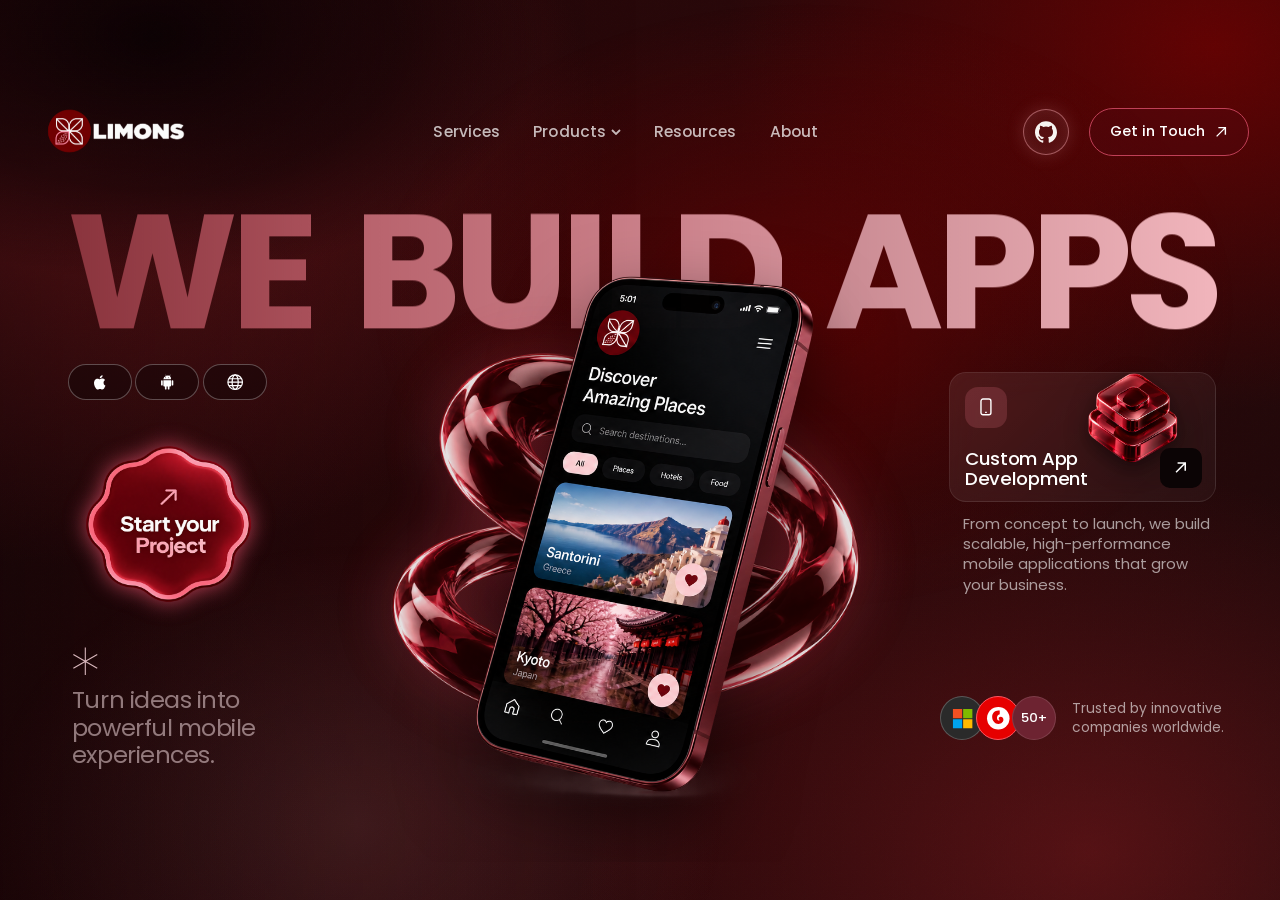
==== index.html @ 06192af2 "feat: revamp services page with pinned process, apps showcase, and unified navigation" ====
<!DOCTYPE html>
<html lang="en">

<head>
  <meta charset="UTF-8">
  <meta name="viewport" content="width=device-width, initial-scale=1">
  <title>Limons | We Build Apps</title>
  <link rel="preconnect" href="https://fonts.googleapis.com">
  <link rel="preconnect" href="https://fonts.gstatic.com" crossorigin>
  <link href="https://fonts.googleapis.com/css2?family=Poppins:wght@400;500;600;700;800&display=swap" rel="stylesheet">
  <style>
    :root {
      --u: min(100vw / 1672, 100vh / 941);
      /* 1 design pixel from the 1672px screenshot */
      --maroon: #680202;
      --red: #9A1E23;
      --pink: #F3A5AD;
      --ink: #1A0A0B;
      --paper: #F7F4F1;
      --ease: cubic-bezier(.16, 1, .3, 1);
    }

    * {
      margin: 0;
      padding: 0;
      box-sizing: border-box
    }

    html,
    body {
      background: #060203;
      color: #fff;
      font-family: 'Poppins', system-ui, sans-serif;
      overflow: clip;
      overflow-x: clip;
      height: 100%;
      width: 100%
    }

    @keyframes auroraA {
      0% {
        transform: translate3d(-4%, -3%, 0) rotate(0deg) scale(1)
      }

      50% {
        transform: translate3d(4%, 3%, 0) rotate(7deg) scale(1.1)
      }

      100% {
        transform: translate3d(-3%, 4%, 0) rotate(-6deg) scale(1.04)
      }
    }

    @keyframes auroraB {
      0% {
        transform: translate3d(3%, 4%, 0) rotate(0deg) scale(1.05)
      }

      100% {
        transform: translate3d(-5%, -3%, 0) rotate(-9deg) scale(1.15)
      }
    }

    .hero {
      position: relative;
      width: 100vw;
      height: 100vh;
      height: 100dvh;
      overflow: clip;
      overflow-x: clip;
      overflow-y: clip;
      display: flex;
      align-items: center;
      justify-content: center;
      background: #1A0A0B
    }

    .hero .shade {
      position: absolute;
      inset: 0;
      pointer-events: none;
      background:
        radial-gradient(ellipse 38% 34% at 12% 4%, rgba(8, 1, 3, .92), rgba(8, 1, 3, .55) 50%, transparent 80%),
        linear-gradient(90deg, rgba(8, 1, 3, .38) 0%, rgba(8, 1, 3, .14) 26%, transparent 50%)
    }

    /* brand gradient: #680202 / #9A1E23 / #F3A5AD on #1A0A0B, drifting slowly */
    .hero::before,
    .hero .aurora2 {
      content: "";
      position: absolute;
      inset: -30%;
      pointer-events: none;
      will-change: transform
    }

    .hero::before {
      background:
        radial-gradient(38% 40% at 22% 30%, rgba(154, 30, 35, .62), transparent 70%),
        radial-gradient(34% 36% at 78% 22%, rgba(104, 2, 2, .9), transparent 70%),
        radial-gradient(36% 38% at 72% 78%, rgba(154, 30, 35, .42), transparent 70%),
        linear-gradient(120deg, #1A0A0B 0%, #2a0709 50%, #1A0A0B 100%);
      animation: auroraA 28s ease-in-out infinite alternate
    }

    .hero .aurora2 {
      background:
        radial-gradient(26% 28% at 36% 76%, rgba(243, 165, 173, .14), transparent 70%),
        radial-gradient(30% 30% at 58% 40%, rgba(104, 2, 2, .7), transparent 70%);
      animation: auroraB 34s ease-in-out infinite alternate
    }

    .hero::after {
      content: "";
      position: absolute;
      inset: 0;
      pointer-events: none;
      opacity: .06;
      mix-blend-mode: overlay;
      background-image: url("data:image/svg+xml,%3Csvg xmlns='http://www.w3.org/2000/svg' width='160' height='160'%3E%3Cfilter id='n'%3E%3CfeTurbulence baseFrequency='.9' numOctaves='2'/%3E%3C/filter%3E%3Crect width='160' height='160' filter='url(%23n)'/%3E%3C/svg%3E")
    }

    .abs {
      position: absolute
    }

    .stage {
      position: relative;
      flex: none;
      width: calc(var(--u)*1672);
      height: calc(var(--u)*941)
    }

    /* ---------- nav ---------- */
    .logo {
      left: calc(var(--u)*64);
      top: calc(var(--u)*6);
      display: flex;
      align-items: center;
      z-index: 100;
      text-decoration: none
    }

    .logo img {
      height: calc(var(--u)*104);
      width: calc(var(--u)*104);
      display: block;
      object-fit: cover;
      object-position: 5% center;
      border-radius: 50%;
      clip-path: circle(46% at 50% 50%)
    }

    .nav {
      top: calc(var(--u)*36);
      left: calc(var(--u)*470);
      width: calc(var(--u)*740);
      display: flex;
      align-items: center;
      justify-content: center;
      gap: calc(var(--u)*36);
      z-index: 90;
      pointer-events: auto;
    }

    .nav-link {
      font-size: calc(var(--u)*19.5);
      color: rgba(255, 255, 255, .72);
      text-decoration: none;
      transition: color .4s ease;
      white-space: nowrap;
      display: inline-flex;
      align-items: center;
      gap: calc(var(--u)*6);
      cursor: pointer;
    }

    .nav-link:hover,
    .nav-link.on {
      color: #fff;
    }

    .drop-arrow {
      width: calc(var(--u)*10);
      height: calc(var(--u)*6);
      transition: transform .5s var(--ease);
    }

    .nav-item-dropdown {
      position: relative;
      display: inline-flex;
      align-items: center;
      padding: calc(var(--u)*8) 0;
    }

    .nav-item-dropdown:hover .drop-arrow {
      transform: rotate(180deg);
    }

    .dropdown-menu {
      position: absolute;
      top: 100%;
      left: 50%;
      transform: translateX(-50%) translateY(12px);
      width: calc(var(--u)*360);
      min-width: 290px;
      background: rgba(12, 4, 7, 0.96);
      backdrop-filter: blur(24px);
      -webkit-backdrop-filter: blur(24px);
      border: 1px solid rgba(255, 83, 97, 0.35);
      border-radius: calc(var(--u)*18);
      padding: calc(var(--u)*10);
      box-shadow: 0 calc(var(--u)*24) calc(var(--u)*60) rgba(0, 0, 0, 0.8), 0 0 calc(var(--u)*30) rgba(255, 83, 97, 0.18);
      opacity: 0;
      visibility: hidden;
      pointer-events: none;
      transition: opacity .45s var(--ease), transform .55s var(--ease), visibility .45s;
      z-index: 120;
    }

    .nav-item-dropdown:hover .dropdown-menu,
    .nav-item-dropdown:focus-within .dropdown-menu {
      opacity: 1;
      visibility: visible;
      pointer-events: auto;
      transform: translateX(-50%) translateY(0);
      transition-delay: 0s;
    }

    .dropdown-menu {
      transition-delay: .12s;
      /* close hone se pehle halka sa wait */
    }

    .dropdown-item {
      display: flex;
      align-items: center;
      gap: calc(var(--u)*12);
      padding: calc(var(--u)*10) calc(var(--u)*14);
      border-radius: calc(var(--u)*12);
      color: rgba(255, 255, 255, 0.82);
      text-decoration: none;
      transition: all .4s var(--ease);
    }

    .dropdown-item:hover {
      background: rgba(255, 83, 97, 0.18);
      color: #fff;
      transform: translateX(calc(var(--u)*4));
    }

    .drop-badge {
      width: calc(var(--u)*32);
      height: calc(var(--u)*32);
      border-radius: calc(var(--u)*9);
      background: rgba(255, 255, 255, 0.08);
      border: 1px solid rgba(255, 255, 255, 0.15);
      display: grid;
      place-items: center;
      color: var(--pink);
      flex-shrink: 0;
    }

    .drop-badge svg {
      width: calc(var(--u)*16);
      height: calc(var(--u)*16);
      stroke: currentColor;
      fill: none;
      stroke-width: 1.8;
      stroke-linecap: round;
      stroke-linejoin: round;
    }

    .drop-badge svg.solid,
    .drop-badge path.solid {
      fill: currentColor;
      stroke: none
    }

    .dropdown-item:hover .drop-badge {
      background: linear-gradient(135deg, #ff5361, #ea2b64);
      color: #fff;
      border-color: transparent;
      box-shadow: 0 0 calc(var(--u)*12) rgba(255, 83, 97, 0.4);
    }

    .drop-text {
      display: flex;
      flex-direction: column;
      text-align: left;
    }

    .drop-title {
      font-size: calc(var(--u)*14);
      font-weight: 600;
      color: #fff;
      line-height: 1.2;
    }

    .drop-desc {
      font-size: calc(var(--u)*11);
      color: rgba(255, 255, 255, 0.52);
      margin-top: calc(var(--u)*2);
      line-height: 1.2;
    }

    .header-right {
      left: calc(var(--u)*1286);
      top: calc(var(--u)*20);
      display: flex;
      align-items: center;
      gap: calc(var(--u)*12);
      z-index: 110
    }

    .cta {
      position: relative;
      width: calc(var(--u)*172);
      height: calc(var(--u)*57);
      border: calc(var(--u)*1.6) solid #c04057;
      border-radius: 99px;
      display: flex;
      align-items: center;
      justify-content: center;
      gap: calc(var(--u)*9);
      font-size: calc(var(--u)*18.5);
      font-weight: 500;
      color: #fff;
      text-decoration: none;
      background: rgba(80, 10, 20, .25);
      transition: background .35s, box-shadow .35s, transform .2s
    }

    .cta:hover {
      background: rgba(192, 64, 87, .35);
      box-shadow: 0 0 calc(var(--u)*30) rgba(192, 64, 87, .45);
      transform: translateY(-1px)
    }

    .cta svg,
    .arr {
      width: calc(var(--u)*15);
      height: calc(var(--u)*15)
    }

    .gh-hover {
      position: relative;
      display: flex;
      align-items: center;
      padding-bottom: calc(var(--u)*6)
    }

    .gh-trigger {
      width: calc(var(--u)*50);
      height: calc(var(--u)*50);
      display: grid;
      place-items: center;
      border-radius: 50%;
      transition: transform .45s var(--ease), filter .45s
    }

    .gh-trigger img {
      width: 100%;
      height: 100%;
      display: block;
      filter: drop-shadow(0 0 calc(var(--u)*10) rgba(243, 165, 173, .5))
    }

    .gh-hover:hover .gh-trigger,
    .gh-hover:focus-within .gh-trigger {
      transform: scale(1.07);
      filter: drop-shadow(0 0 calc(var(--u)*16) rgba(243, 165, 173, .9))
    }

    .gh-modal {
      position: absolute;
      top: calc(100% + 2px);
      right: 0;
      width: calc(var(--u)*318);
      min-width: 280px;
      background: linear-gradient(165deg, rgba(82, 16, 34, .98), rgba(24, 5, 12, .98));
      border: 1px solid rgba(255, 83, 97, .42);
      border-radius: calc(var(--u)*18);
      padding: calc(var(--u)*18);
      box-shadow: 0 calc(var(--u)*22) calc(var(--u)*50) rgba(0, 0, 0, .75), 0 0 calc(var(--u)*28) rgba(255, 83, 97, .2);
      opacity: 0;
      visibility: hidden;
      pointer-events: none;
      transform: translateY(10px);
      transition: opacity .45s var(--ease), transform .55s var(--ease), visibility .45s;
      z-index: 200
    }

    .gh-hover:hover .gh-modal,
    .gh-hover:focus-within .gh-modal {
      opacity: 1;
      visibility: visible;
      pointer-events: auto;
      transform: none
    }

    .gh-modal-mark {
      width: calc(var(--u)*42);
      height: calc(var(--u)*42);
      margin-bottom: calc(var(--u)*12)
    }

    .gh-modal-mark img {
      width: 100%;
      height: 100%;
      display: block
    }

    .gh-modal h4 {
      font-size: calc(var(--u)*20);
      font-weight: 700;
      color: #fff;
      margin: 0 0 calc(var(--u)*8);
      letter-spacing: -.02em
    }

    .gh-modal p {
      font-size: calc(var(--u)*13.5);
      line-height: 1.45;
      color: rgba(255, 255, 255, .62);
      margin: 0 0 calc(var(--u)*14)
    }

    .gh-modal-btn {
      display: inline-flex;
      align-items: center;
      gap: calc(var(--u)*8);
      padding: calc(var(--u)*8) calc(var(--u)*14);
      border-radius: calc(var(--u)*10);
      background: rgba(255, 255, 255, .08);
      border: 1px solid rgba(255, 255, 255, .12);
      color: #fff;
      font-size: calc(var(--u)*13.5);
      font-weight: 600;
      text-decoration: none;
      transition: background .2s, border-color .2s
    }

    .gh-modal-btn:hover {
      background: rgba(255, 83, 97, .22);
      border-color: rgba(255, 83, 97, .45)
    }

    .gh-modal-btn svg {
      width: calc(var(--u)*16);
      height: calc(var(--u)*16);
      fill: currentColor;
      stroke: none
    }

    /* ---------- headline ---------- */
    .headline {
      left: calc(var(--u)*88);
      top: calc(var(--u)*118);
      white-space: nowrap;
      font-weight: 700;
      letter-spacing: -.045em;
      line-height: 1;
      z-index: 2;
      display: flex;
      gap: .26em;
      will-change: transform
    }

    .word {
      display: inline-block;
      overflow: hidden;
      padding: .06em 0 .02em
    }

    .word .in {
      display: inline-block;
      transform: translateY(105%);
      background: linear-gradient(90deg, var(--g1), var(--g2));
      -webkit-background-clip: text;
      background-clip: text;
      color: transparent
    }

    .w1 .in {
      --g1: #8a343d;
      --g2: #a9505a
    }

    .w2 .in {
      --g1: #b8626c;
      --g2: #d48f98
    }

    .w3 .in {
      --g1: #c98a92;
      --g2: #f1b5bc
    }

    /* ---------- ring + phone ---------- */
    .ring {
      left: calc(var(--u)*446);
      top: calc(var(--u)*310);
      width: calc(var(--u)*735);
      z-index: 3;
      opacity: 0
    }

    .ring img {
      width: 100%;
      display: block;
      filter: saturate(.75) brightness(1.08) drop-shadow(0 0 calc(var(--u)*40) rgba(210, 70, 90, .35));
      opacity: .88
    }

    .phone {
      left: calc(var(--u)*598);
      top: calc(var(--u)*216);
      width: calc(var(--u)*474);
      z-index: 4;
      perspective: calc(var(--u)*1600);
      clip-path: inset(102% -25% -8% -25%)
    }

    .phone .float {
      transform-style: preserve-3d;
      will-change: transform
    }

    .phone img {
      width: 100%;
      display: block;
      filter: drop-shadow(0 calc(var(--u)*40) calc(var(--u)*50) rgba(0, 0, 0, .55))
    }

    .glow {
      left: calc(var(--u)*560);
      top: calc(var(--u)*380);
      width: calc(var(--u)*560);
      height: calc(var(--u)*420);
      z-index: 1;
      background: radial-gradient(closest-side, rgba(200, 50, 70, .28), transparent);
      filter: blur(calc(var(--u)*30));
      opacity: 0
    }

    /* ---------- left ---------- */
    .pills {
      left: calc(var(--u)*89);
      top: calc(var(--u)*358);
      display: flex;
      gap: calc(var(--u)*5);
      z-index: 5
    }

    .pill {
      width: calc(var(--u)*83);
      height: calc(var(--u)*47);
      border-radius: 99px;
      border: calc(var(--u)*1.5) solid rgba(255, 255, 255, .28);
      background: rgba(20, 6, 8, .55);
      display: grid;
      place-items: center;
      transition: .3s;
      opacity: 0;
      transform: scale(.6)
    }

    .pill:hover {
      border-color: var(--pink);
      background: rgba(243, 165, 173, .12);
      transform: translateY(-3px) !important
    }

    .pill svg {
      width: calc(var(--u)*24);
      height: calc(var(--u)*24);
      fill: #fff
    }

    .pill svg.st {
      fill: none;
      stroke: #fff;
      stroke-width: 1.6
    }

    .start {
      left: calc(var(--u)*78);
      top: calc(var(--u)*428);
      width: calc(var(--u)*284);
      height: calc(var(--u)*284);
      z-index: 5;
      display: block;
      text-decoration: none;
      color: #fff;
      opacity: 0;
      transform: scale(.3) rotate(-90deg)
    }

    .start .start-shape {
      position: absolute;
      inset: 0;
      width: 100%;
      height: 100%;
      object-fit: contain;
      object-position: center;
      display: block;
      filter: drop-shadow(0 0 calc(var(--u)*14) rgba(255, 90, 120, .7));
      transition: filter .4s, transform .35s var(--ease)
    }

    .start:hover .start-shape {
      filter: drop-shadow(0 0 calc(var(--u)*28) rgba(255, 110, 140, .98));
      transform: scale(1.02)
    }

    .start .t {
      position: absolute;
      inset: 0;
      display: flex;
      flex-direction: column;
      align-items: center;
      justify-content: center;
      font-size: calc(var(--u)*22);
      font-weight: 600;
      line-height: 1.15;
      text-align: center;
      letter-spacing: -.01em
    }

    .start .t .arr {
      width: calc(var(--u)*14);
      height: calc(var(--u)*14);
      margin-bottom: calc(var(--u)*9);
      opacity: .9;
      transition: transform .35s var(--ease)
    }

    .start:hover .arr {
      transform: translate(4px, -4px)
    }

    .star {
      left: calc(var(--u)*92);
      top: calc(var(--u)*726);
      width: calc(var(--u)*40);
      z-index: 5;
      opacity: 0;
      stroke: #d9b8bd;
      fill: none;
      stroke-width: 1.4
    }

    .tag {
      left: calc(var(--u)*94);
      top: calc(var(--u)*780);
      font-size: calc(var(--u)*31);
      line-height: 1.09;
      letter-spacing: -.02em;
      color: rgba(214, 190, 194, .62);
      font-weight: 400;
      z-index: 5
    }

    .tag .l {
      display: block;
      overflow: hidden;
      padding-bottom: .08em
    }

    .tag .l i {
      display: block;
      font-style: normal;
      transform: translateY(110%)
    }

    /* ---------- right ---------- */
    .card {
      left: calc(var(--u)*1240);
      top: calc(var(--u)*368);
      width: calc(var(--u)*349);
      height: calc(var(--u)*171);
      border-radius: calc(var(--u)*22);
      background: linear-gradient(135deg, rgba(255, 255, 255, .08), rgba(255, 255, 255, .035));
      border: 1px solid rgba(255, 255, 255, .09);
      backdrop-filter: blur(14px);
      z-index: 5;
      opacity: 0;
      transform: translateX(80px);
      transition: box-shadow .4s, border-color .4s
    }

    .card:hover {
      border-color: rgba(243, 165, 173, .35);
      box-shadow: 0 0 calc(var(--u)*40) rgba(200, 50, 70, .2)
    }

    .card .ic {
      position: absolute;
      left: calc(var(--u)*19);
      top: calc(var(--u)*19);
      width: calc(var(--u)*55);
      height: calc(var(--u)*53);
      border-radius: calc(var(--u)*17);
      background: rgba(190, 90, 105, .28);
      display: grid;
      place-items: center
    }

    .card .ic svg {
      width: calc(var(--u)*26);
      fill: none;
      stroke: #fff;
      stroke-width: 1.7
    }

    .card h3 {
      position: absolute;
      left: calc(var(--u)*19);
      top: calc(var(--u)*100);
      font-size: calc(var(--u)*24);
      font-weight: 500;
      line-height: 1.08;
      letter-spacing: -.015em
    }

    .card .stack {
      position: absolute;
      left: calc(var(--u)*172);
      top: calc(var(--u)*-8);
      width: calc(var(--u)*132);
      filter: drop-shadow(0 calc(var(--u)*10) calc(var(--u)*14) rgba(0, 0, 0, .5));
      animation: bob 5s ease-in-out infinite
    }

    .card .go {
      position: absolute;
      right: calc(var(--u)*18);
      bottom: calc(var(--u)*18);
      width: calc(var(--u)*54);
      height: calc(var(--u)*52);
      border-radius: calc(var(--u)*13);
      background: #0b0405;
      display: grid;
      place-items: center;
      transition: background .3s
    }

    .card:hover .go {
      background: var(--red)
    }

    .card .go svg {
      width: calc(var(--u)*20);
      fill: none;
      stroke: #fff;
      stroke-width: 2
    }

    .para {
      left: calc(var(--u)*1258);
      top: calc(var(--u)*554);
      width: calc(var(--u)*340);
      font-size: calc(var(--u)*19.5);
      line-height: 1.36;
      color: rgba(255, 255, 255, .6);
      z-index: 5;
      opacity: 0;
      transform: translateY(20px)
    }

    .trust {
      left: calc(var(--u)*1228);
      top: calc(var(--u)*792);
      z-index: 5;
      display: flex;
      align-items: center
    }

    .av {
      width: calc(var(--u)*58);
      height: calc(var(--u)*58);
      border-radius: 50%;
      margin-left: calc(var(--u)*-11);
      border: calc(var(--u)*2) solid rgba(255, 255, 255, .22);
      display: grid;
      place-items: center;
      overflow: hidden;
      font-size: calc(var(--u)*17);
      font-weight: 500;
      opacity: 0;
      transform: scale(0) translateY(20px);
      background: #222
    }

    .av:first-child {
      margin-left: 0
    }

    .av.ms {
      background: #2a2a2a
    }

    .av.vf {
      background: #e60000;
      border-color: #ff5560
    }

    .av.n {
      background: #6d2331;
      border-color: rgba(255, 255, 255, .12)
    }

    .trusttxt {
      margin-left: calc(var(--u)*20);
      width: calc(var(--u)*270);
      font-size: calc(var(--u)*18);
      line-height: 1.38;
      color: rgba(255, 255, 255, .6);
      z-index: 5;
      opacity: 0;
      transform: translateX(20px)
    }

    .fade {
      opacity: 0
    }

    /* ---------- custom scrollbar ---------- */
    html {
      scrollbar-width: thin;
      scrollbar-color: #9A1E23 #0a0304
    }

    ::-webkit-scrollbar {
      width: 10px;
      height: 10px
    }

    ::-webkit-scrollbar-track {
      background: #0a0304
    }

    ::-webkit-scrollbar-thumb {
      background: linear-gradient(#c2244a, #680202);
      border-radius: 99px;
      border: 2px solid #0a0304;
      box-shadow: 0 0 10px #c2244a
    }

    ::-webkit-scrollbar-thumb:hover {
      background: linear-gradient(#ff3d6e, #9A1E23)
    }

    @keyframes bob {
      50% {
        transform: translateY(calc(var(--u)*-8)) rotate(3deg)
      }
    }

    /* ---------- mobile toggle ---------- */
    .mobile-toggle {
      display: none;
      position: fixed;
      top: 20px;
      right: 20px;
      width: 44px;
      height: 44px;
      border-radius: 10px;
      background: rgba(25, 7, 12, 0.88);
      border: 1px solid rgba(255, 83, 97, 0.35);
      flex-direction: column;
      justify-content: center;
      align-items: center;
      gap: 5px;
      cursor: pointer;
      z-index: 200;
    }

    .mobile-toggle span {
      width: 20px;
      height: 2px;
      background: #fff;
      transition: all .3s ease;
    }

    /* ---------- mobile ---------- */
    @media (max-width:820px) {

      html,
      body {
        overflow-y: auto;
        overflow-x: hidden;
        height: auto
      }

      :root {
        --u: calc(100vw/600)
      }

      .hero {
        height: auto;
        min-height: 100vh;
        overflow: visible
      }

      .stage {
        width: calc(var(--u)*600);
        height: calc(var(--u)*1900)
      }

      .mobile-toggle {
        display: flex
      }

      .nav {
        position: fixed;
        inset: 0;
        width: 100vw;
        height: 100vh;
        background: rgba(8, 2, 4, 0.98);
        backdrop-filter: blur(24px);
        -webkit-backdrop-filter: blur(24px);
        flex-direction: column;
        justify-content: center;
        align-items: center;
        gap: 24px;
        z-index: 180;
        opacity: 0;
        pointer-events: none;
        transition: opacity .6s var(--ease);
      }

      .nav.open {
        opacity: 1;
        pointer-events: auto;
      }

      .nav-link {
        font-size: 22px;
        color: rgba(255, 255, 255, 0.85);
      }

      .nav-item-dropdown {
        flex-direction: column;
      }

      .dropdown-menu {
        position: static;
        transform: none;
        opacity: 1;
        visibility: visible;
        pointer-events: auto;
        box-shadow: none;
        border: 1px solid rgba(255, 83, 97, 0.25);
        background: rgba(25, 7, 12, 0.8);
        margin-top: 12px;
        max-width: 320px;
      }

      .logo {
        left: calc(var(--u)*20);
        top: calc(var(--u)*10)
      }

      .logo img {
        height: calc(var(--u)*80)
      }

      .header-right {
        left: auto;
        right: calc(var(--u)*20);
        top: calc(var(--u)*18);
        gap: calc(var(--u)*10)
      }

      .cta {
        display: none
      }

      .gh-modal {
        display: none
      }

      .headline {
        left: calc(var(--u)*30);
        top: calc(var(--u)*130)
      }

      .ring {
        left: calc(var(--u)*-40);
        top: calc(var(--u)*430);
        width: calc(var(--u)*680)
      }

      .phone {
        left: calc(var(--u)*140);
        top: calc(var(--u)*380);
        width: calc(var(--u)*330)
      }

      .glow {
        top: calc(var(--u)*520)
      }

      .pills {
        left: calc(var(--u)*30);
        top: calc(var(--u)*300)
      }

      .pill {
        width: calc(var(--u)*70);
        height: calc(var(--u)*42)
      }

      .start {
        left: calc(var(--u)*30);
        top: calc(var(--u)*890);
        width: calc(var(--u)*215);
        height: calc(var(--u)*210)
      }

      .start .t {
        font-size: calc(var(--u)*17)
      }

      .star {
        left: calc(var(--u)*30);
        top: calc(var(--u)*1110);
        width: calc(var(--u)*34)
      }

      .tag {
        left: calc(var(--u)*30);
        top: calc(var(--u)*1160);
        font-size: calc(var(--u)*34)
      }

      .card {
        left: calc(var(--u)*30);
        top: calc(var(--u)*1330);
        width: calc(var(--u)*540);
        height: calc(var(--u)*200)
      }

      .card h3 {
        font-size: calc(var(--u)*28);
        top: calc(var(--u)*120)
      }

      .card .stack {
        left: calc(var(--u)*290);
        width: calc(var(--u)*130)
      }

      .para {
        left: calc(var(--u)*30);
        top: calc(var(--u)*1560);
        width: calc(var(--u)*540);
        font-size: calc(var(--u)*22)
      }

      .trust {
        left: calc(var(--u)*30);
        top: calc(var(--u)*1720)
      }

      .av {
        width: calc(var(--u)*56);
        height: calc(var(--u)*56)
      }

      .trusttxt {
        font-size: calc(var(--u)*18);
        width: calc(var(--u)*270)
      }
    }

    @media (prefers-reduced-motion:reduce) {
      * {
        animation: none !important;
        transition: none !important
      }
    }

    @media (max-width:820px) {
      .logo img {
        height: calc(var(--u)*80);
        width: calc(var(--u)*80)
      }
    }
  </style>
  <link rel="stylesheet" href="assets/css/site-header.css">
  <link rel="stylesheet" href="assets/css/motion.css">
</head>

<body class="mo-no-body-fade">
  <section class="hero" id="hero">
    <div class="aurora2"></div>
    <div class="shade"></div>
    <div class="stage" id="stage">
      <div class="abs glow" id="glow"></div>

      <a class="abs logo fade" href="index.html"><img src="assets/images/brand/Horizontal Logo.png" alt="Limons"></a>
      <nav class="abs nav fade" id="nav">
        <!-- Services link -->
        <a class="nav-link" href="services.html">Services</a>

        <!-- Products dropdown -->
        <div class="nav-item-dropdown">
          <a class="nav-link" href="product1.html" aria-haspopup="true" aria-expanded="false">
            Products
            <svg class="drop-arrow" viewBox="0 0 10 6" fill="none" stroke="currentColor" stroke-width="1.8">
              <path d="M1 1l4 4 4-4" />
            </svg>
          </a>
          <div class="dropdown-menu">
            <a class="dropdown-item" href="product1.html">
              <span class="drop-badge"><svg viewBox="0 0 24 24">
                  <rect x="2" y="5" width="20" height="13" rx="2" />
                  <path d="M8 21h8M12 18v3" />
                </svg></span>
              <div class="drop-text">
                <span class="drop-title">Social TV</span>
                <span class="drop-desc">Interactive engagement platform</span>
              </div>
            </a>
            <a class="dropdown-item" href="product2.html">
              <span class="drop-badge"><svg viewBox="0 0 24 24">
                  <path d="M4 12a8 8 0 0 1 14-5.3L20 8" />
                  <path d="M20 4v4h-4" />
                  <path d="M20 12a8 8 0 0 1-14 5.3L4 16" />
                  <path d="M4 20v-4h4" />
                </svg></span>
              <div class="drop-text">
                <span class="drop-title">File Sync</span>
                <span class="drop-desc">Real-time mobile file synchronization</span>
              </div>
            </a>
            <a class="dropdown-item" href="product3.html">
              <span class="drop-badge"><svg viewBox="0 0 24 24">
                  <path d="M13 2L4 14h7l-1 8 9-12h-7l1-8z" />
                </svg></span>
              <div class="drop-text">
                <span class="drop-title">On-Demand</span>
                <span class="drop-desc">Real-time matching &amp; dispatch</span>
              </div>
            </a>
            <a class="dropdown-item" href="product4.html">
              <span class="drop-badge"><svg viewBox="0 0 24 24">
                  <rect x="3" y="5" width="18" height="14" rx="2.5" />
                  <path class="solid" d="M10 9.2v5.6l5-2.8-5-2.8z" />
                </svg></span>
              <div class="drop-text">
                <span class="drop-title">Video Player</span>
                <span class="drop-desc">Monetization &amp; streaming SDK</span>
              </div>
            </a>
          </div>
        </div>

        <a class="nav-link" href="product1.html#dashboard">Resources</a>
        <a class="nav-link" href="about.html">About</a>
        <a class="mobile-contact nav-link" href="services.html#contact-form">Get in Touch<svg
            viewBox="0 0 16 16" fill="none" stroke="currentColor" stroke-width="1.8">
            <path d="M3 13L13 3M5 3h8v8" />
          </svg></a>
      </nav>

      <div class="mobile-toggle" id="mobileToggle" aria-label="Toggle navigation">
        <span></span>
        <span></span>
        <span></span>
      </div>

      <div class="abs header-right fade">
        <div class="gh-hover">
          <a class="gh-trigger" href="https://github.com" target="_blank" rel="noopener noreferrer"
            aria-label="Open Source on GitHub">
            <svg viewBox="0 0 24 24" aria-hidden="true">
              <path
                d="M12 .3C5.37.3 0 5.67 0 12.3c0 5.3 3.44 9.8 8.21 11.39.6.11.82-.26.82-.58 0-.28-.01-1.04-.02-2.04-3.34.73-4.04-1.61-4.04-1.61-.55-1.39-1.33-1.76-1.33-1.76-1.09-.74.08-.73.08-.73 1.2.09 1.84 1.24 1.84 1.24 1.07 1.83 2.8 1.3 3.49 1 .11-.78.42-1.3.76-1.6-2.67-.3-5.47-1.33-5.47-5.93 0-1.31.47-2.38 1.24-3.22-.12-.3-.54-1.52.12-3.18 0 0 1.01-.32 3.3 1.23a11.5 11.5 0 0 1 6 0c2.29-1.55 3.3-1.23 3.3-1.23.66 1.66.24 2.88.12 3.18.77.84 1.24 1.91 1.24 3.22 0 4.61-2.81 5.62-5.48 5.92.43.37.81 1.1.81 2.23 0 1.61-.01 2.91-.01 3.31 0 .32.22.7.83.58C20.56 22.1 24 17.6 24 12.3 24 5.67 18.63.3 12 .3z" />
            </svg>
          </a>
          <div class="gh-modal" role="tooltip">
            <h4>Open Source</h4>
            <p>Check out our GitHub profile to explore our development tools, frameworks and open source contributions.
            </p>
            <a class="gh-modal-btn" href="https://github.com" target="_blank" rel="noopener noreferrer">
              <svg viewBox="0 0 24 24" aria-hidden="true">
                <path
                  d="M12 .3C5.37.3 0 5.67 0 12.3c0 5.3 3.44 9.8 8.21 11.39.6.11.82-.26.82-.58 0-.28-.01-1.04-.02-2.04-3.34.73-4.04-1.61-4.04-1.61-.55-1.39-1.33-1.76-1.33-1.76-1.09-.74.08-.73.08-.73 1.2.09 1.84 1.24 1.84 1.24 1.07 1.83 2.8 1.3 3.49 1 .11-.78.42-1.3.76-1.6-2.67-.3-5.47-1.33-5.47-5.93 0-1.31.47-2.38 1.24-3.22-.12-.3-.54-1.52.12-3.18 0 0 1.01-.32 3.3 1.23a11.5 11.5 0 0 1 6 0c2.29-1.55 3.3-1.23 3.3-1.23.66 1.66.24 2.88.12 3.18.77.84 1.24 1.91 1.24 3.22 0 4.61-2.81 5.62-5.48 5.92.43.37.81 1.1.81 2.23 0 1.61-.01 2.91-.01 3.31 0 .32.22.7.83.58C20.56 22.1 24 17.6 24 12.3 24 5.67 18.63.3 12 .3z" />
              </svg>
              View on Github
            </a>
          </div>
        </div>
        <a class="cta" href="services.html#contact-form">Get in Touch
          <svg viewBox="0 0 16 16" fill="none" stroke="#fff" stroke-width="1.6">
            <path d="M3 13L13 3M5 3h8v8" />
          </svg></a>
      </div>

      <h1 class="abs headline" id="headline">
        <span class="word w1"><span class="in">WE</span></span>
        <span class="word w2"><span class="in">BUILD</span></span>
        <span class="word w3"><span class="in">APPS</span></span>
      </h1>

      <div class="abs ring" id="ring"><img src="assets/images/home/ring.png" id="ringImg" alt=""></div>
      <div class="abs phone" id="phone">
        <div class="float" id="float"><img src="assets/images/home/phone.png" alt="Limons travel app on a phone"></div>
      </div>

      <div class="abs pills" id="pills">
        <div class="pill"><svg viewBox="0 0 24 24">
            <path
              d="M16.4 12.6c0-2.3 1.9-3.4 2-3.5-1.1-1.6-2.8-1.8-3.4-1.8-1.4-.1-2.8.9-3.5.9s-1.8-.8-3-.8C6.9 7.4 5.5 8.3 4.7 9.700c-1.700 2.900-.4 7.200 1.200 9.500.8 1.100 1.700 2.400 2.900 2.400 1.200 0 1.600-.8 3-.8s1.800.8 3 .7c1.300 0 2.100-1.100 2.800-2.300.9-1.300 1.300-2.600 1.300-2.700-.1 0-2.500-1-2.500-3.900zM14.200 5.700c.6-.8 1.100-1.800.9-2.900-.9 0-2 .6-2.700 1.400-.6.700-1.100 1.800-1 2.800 1 .1 2.100-.5 2.800-1.300z" />
          </svg></div>
        <div class="pill"><svg viewBox="0 0 24 24">
            <path
              d="M7 9.500v7.200c0 .6.400 1 1 1h1v2.800a1.100 1.100 0 002.200 0v-2.800h1.600v2.800a1.100 1.100 0 002.200 0v-2.800h1c.6 0 1-.4 1-1V9.500H7zM5.100 9.500a1.100 1.100 0 00-1.100 1.100v4.800a1.100 1.100 0 002.200 0v-4.800a1.100 1.100 0 00-1.100-1.100zm13.800 0a1.100 1.100 0 00-1.100 1.100v4.800a1.100 1.100 0 002.200 0v-4.800a1.100 1.100 0 00-1.100-1.100zM15.500 3.900l.9-1.500a.2.200 0 00-.4-.2l-.9 1.500a5.500 5.500 0 00-4.200 0L10 2.200a.2.200 0 10-.4.200l.9 1.500A4.700 4.700 0 007 8.300h10a4.700 4.700 0 00-1.500-4.400zM10 6.700a.5.500 0 110-1 .5.500 0 010 1zm4 0a.5.500 0 110-1 .5.500 0 010 1z" />
          </svg></div>
        <div class="pill"><svg class="st" viewBox="0 0 24 24">
            <circle cx="12" cy="12" r="9.500" />
            <ellipse cx="12" cy="12" rx="4" ry="9.500" />
            <path d="M2.500 12h19M4 7.500h16M4 16.500h16" />
          </svg></div>
      </div>

      <!-- Replace the existing #start CTA block with this -->
      <a class="abs start" id="start" href="services.html#contact-form" aria-label="Start your project">
        <img class="start-shape" src="assets/images/home/CTA.png" alt="Start your project">
      </a>

      <svg class="abs star" id="star" viewBox="0 0 40 40">
        <path d="M20 2v36M4.4 11l31.2 18M4.4 29l31.2-18" />
      </svg>
      <p class="abs tag" id="tag"><span class="l"><i>Turn ideas into</i></span><span class="l"><i>powerful
            mobile</i></span><span class="l"><i>experiences.</i></span></p>

      <a class="abs card" id="card" href="services.html"
        style="text-decoration:none;color:inherit;cursor:pointer;">
        <div class="ic"><svg viewBox="0 0 24 24">
            <rect x="6" y="2.5" width="12" height="19" rx="2.5" />
            <path d="M11 18.5h2" />
          </svg></div>
        <img class="stack" alt="" src="assets/images/home/icon.png">
        <h3>Custom App<br>Development</h3>
        <div class="go"><svg viewBox="0 0 20 20">
            <path d="M4 16L16 4M6 4h10v10" />
          </svg></div>
      </a>
      <p class="abs para" id="para">From concept to launch, we build scalable, high-performance mobile applications that
        grow your business.</p>

      <div class="abs trust" id="trust">
        <div class="av ms"><svg viewBox="0 0 24 24" width="55%">
            <path fill="#f25022" d="M2 2h9.5v9.5H2z" />
            <path fill="#7fba00" d="M12.5 2H22v9.5h-9.5z" />
            <path fill="#00a4ef" d="M2 12.5h9.5V22H2z" />
            <path fill="#ffb900" d="M12.5 12.5H22V22h-9.5z" />
          </svg></div>
        <div class="av vf"><svg viewBox="0 0 24 24" width="58%">
            <circle cx="12" cy="12" r="11" fill="#fff" />
            <path fill="#e60000"
              d="M12 4.5c-3.4 0-6 2.7-6 6.2 0 3.6 2.7 6.8 6.1 6.8 2.9 0 4.9-1.9 4.9-4.3 0-1.8-1.2-2.8-2.6-2.8-1.2 0-2 .7-2 1.8 0 .7.4 1.2 1 1.4-.2.4-.6.6-1 .6-1 0-1.7-1.1-1.7-2.7 0-1.6 1-3.1 2.7-3.5V4.5z" />
          </svg></div>
        <div class="av n">50+</div>
        <p class="trusttxt" id="trusttxt">Trusted by innovative companies worldwide.</p>
      </div>
    </div>
  </section>


  <script>
    (() => {
      const $ = s => document.querySelector(s), $$ = s => [...document.querySelectorAll(s)];
      const ease = 'cubic-bezier(.16,1,.3,1)';
      const reduce = matchMedia('(prefers-reduced-motion:reduce)').matches;
      const anim = (el, kf, o = {}) => el.animate(kf, { duration: 1000, easing: ease, fill: 'forwards', ...o });

      /* ---------- pointer state (shared by cursor + parallax) ---------- */
      let px = innerWidth / 2, py = innerHeight / 2, cx = px, cy = py, mx = 0, my = 0, sx = 0, sy = 0;
      addEventListener('pointermove', e => {
        mx = e.clientX / innerWidth - .5; my = e.clientY / innerHeight - .5;
      });

      /* ---------- fit headline to the exact 1502px design width ---------- */
      const h = $('#headline');
      const fit = () => {
        const mob = innerWidth <= 820;
        const u = $('#stage').clientWidth / (mob ? 600 : 1672), target = (mob ? 540 : 1502) * u;
        h.style.fontSize = '100px';
        h.style.fontSize = 100 * target / h.getBoundingClientRect().width + 'px';
      };
      document.fonts.ready.then(() => { fit(); play(); });
      addEventListener('resize', fit);

      /* ---------- entrance sequence ---------- */
      function play() {
        const t = d => ({ delay: d });
        anim($('#glow'), [{ opacity: 0 }, { opacity: 1 }], { duration: 2200, delay: 100 });
        ['.logo', '#nav', '.header-right'].forEach((s, i) =>
          anim($(s), [{ opacity: 0, transform: 'translateY(-24px)' }, { opacity: 1, transform: 'none' }], { duration: 1600, delay: 250 + i * 200 }));
        $$('.word .in').forEach((w, i) =>
          anim(w, [{ transform: 'translateY(105%)' }, { transform: 'translateY(0)' }], { duration: 1300, delay: 300 + i * 160 }));
        anim($('#ring'), [{ opacity: 0, transform: 'scale(.55) rotate(-40deg)' }, { opacity: 1, transform: 'scale(1) rotate(0)' }], { duration: 1800, delay: 500 });
        anim($('#phone'), [{ clipPath: 'inset(102% -25% -8% -25%)' }, { clipPath: 'inset(-8% -25% -8% -25%)' }], { duration: 1700, delay: 900, easing: 'cubic-bezier(.65,0,.15,1)' });
        const floatEntrance = anim($('#float'), [{ transform: 'translateY(140px) scale(.92)' }, { transform: 'translateY(0) scale(1)' }], { duration: 1900, delay: 900 });
        floatEntrance.onfinish = () => floatEntrance.cancel();
        $$('.pill').forEach((p, i) => anim(p, [{ opacity: 0, transform: 'scale(.5)' }, { opacity: 1, transform: 'scale(1)' }], { duration: 800, delay: 1200 + i * 110, easing: 'cubic-bezier(.34,1.56,.64,1)' }));
        anim($('#start'), [{ opacity: 0, transform: 'scale(.3) rotate(-90deg)' }, { opacity: 1, transform: 'scale(1) rotate(0)' }], { duration: 1400, delay: 1400, easing: 'cubic-bezier(.34,1.3,.64,1)' });
        anim($('#star'), [{ opacity: 0, transform: 'rotate(-180deg) scale(.3)' }, { opacity: 1, transform: 'none' }], { duration: 1200, delay: 1900 });
        $$('.tag i').forEach((l, i) => anim(l, [{ transform: 'translateY(110%)' }, { transform: 'none' }], { duration: 1100, delay: 1900 + i * 130 }));
        anim($('#card'), [{ opacity: 0, transform: 'translateX(80px)' }, { opacity: 1, transform: 'none' }], { duration: 1300, delay: 1500 });
        anim($('#para'), [{ opacity: 0, transform: 'translateY(20px)' }, { opacity: 1, transform: 'none' }], { duration: 1100, delay: 1900 });
        $$('.av').forEach((a, i) => anim(a, [{ opacity: 0, transform: 'scale(0) translateY(20px)' }, { opacity: 1, transform: 'none' }], { duration: 700, delay: 2300 + i * 100, easing: 'cubic-bezier(.34,1.56,.64,1)' }));
        anim($('#trusttxt'), [{ opacity: 0, transform: 'translateX(20px)' }, { opacity: 1, transform: 'none' }], { duration: 1000, delay: 2700 });

        if (reduce) return;
        loop();

      }

      /* ---------- idle motion: phone sways in 3D, ring turns, mouse parallax ---------- */
      const ringImg = $('#ringImg'), fl = $('#float'), hl = $('#headline'), gl = $('#glow');
      function loop() {
        const start = performance.now() + 2600;
        (function frame(now) {
          const t = Math.max(0, (now - start) / 1000), k = Math.min(1, t);
          sx += (mx - sx) * .06; sy += (my - sy) * .06;
          const yaw = Math.sin(t * .7) * 14 * k + sx * 16, pitch = Math.cos(t * .5) * 3 * k - sy * 8;
          fl.style.transform = `translateY(${Math.sin(t * .9) * 12 * k}px) rotateY(${yaw}deg) rotateX(${pitch}deg) rotateZ(${Math.sin(t * .6) * 1.5 * k}deg)`;
          hl.style.transform = `translate(${sx * -14}px,${sy * -8}px)`;
          gl.style.transform = `translate(${sx * 30}px,${sy * 20}px)`;
          requestAnimationFrame(frame);
        })(performance.now());
      }
      /* ---------- mobile toggle handler ---------- */
      const mobileToggle = $('#mobileToggle');
      const nav = $('#nav');
      if (mobileToggle && nav) {
        mobileToggle.addEventListener('click', () => {
          nav.classList.toggle('open');
          mobileToggle.classList.toggle('open');
        });
      }
      /* ---------- desktop lock top & trust pulse ---------- */
      if ('scrollRestoration' in history) history.scrollRestoration = 'manual';
      const lockTop = () => {
        if (innerWidth > 820) {
          window.scrollTo(0, 0);
          const h = $('#hero');
          if (h) h.scrollTop = 0;
        }
      };
      lockTop();
      window.addEventListener('load', lockTop);
      document.querySelectorAll('a[href="#trust"], a[href$="#trust"]').forEach(a => {
        a.addEventListener('click', e => {
          if (innerWidth > 820) {
            e.preventDefault();
            history.pushState(null, null, '#trust');
            lockTop();
            const tr = $('#trust');
            if (tr) {
              tr.animate([
                { filter: 'drop-shadow(0 0 20px rgba(255,83,97,0.95))', transform: 'scale(1.05)' },
                { filter: 'none', transform: 'none' }
              ], { duration: 900, easing: 'cubic-bezier(.16,1,.3,1)' });
            }
          }
        });
      });
    })();
  </script>
  <script src="assets/js/motion.js"></script>
</body>

</html>
---- assets/css/site-header.css ----
/* ===== Limons – premium header (loads after the inline styles in index.html) ===== */

/* ---- logo (smaller, clean) ---- */
.logo,
.brand-logo {
  left: clamp(24px, 3vw, 48px) !important;
  top: 15px !important;
  display: flex !important;
  align-items: center !important;
}
.logo img,
.brand-logo img {
  width: 172px !important;
  height: 52px !important;
  max-width: calc(100vw - 110px) !important;
  object-fit: contain !important;
  object-position: left center !important;
  border-radius: 0 !important;
  clip-path: none !important;
}

/* ---- nav: every item gets its own breathing room ---- */
.nav,
.nav-menu {
  left: clamp(250px, 22vw, 400px) !important;
  right: clamp(310px, 24vw, 380px) !important;
  top: 14px !important;
  width: auto !important;
  height: 56px !important;
  justify-content: center !important;
  align-items: center !important;
  gap: clamp(2px, .5vw, 10px) !important;
}
.nav-link {
  font-size: 15.5px !important;
  font-weight: 500 !important;
  letter-spacing: .005em;
  padding: 10px clamp(10px, 1.05vw, 17px) !important;
  border-radius: 999px;
  transition: color .25s ease, background .3s ease !important;
}
.nav-link:hover,
.nav-link.on { background: rgba(243, 165, 173, .09); }
.nav-item-dropdown { padding: 0 !important; height: 56px; }
.drop-arrow { width: 10px !important; height: 6px !important; flex: none; }

/* ---- dropdown: standard, comfortable size ---- */
.dropdown-menu {
  width: 350px !important;
  min-width: 320px !important;
  padding: 10px !important;
  border-radius: 18px !important;
  top: calc(100% - 2px) !important;
}
.dropdown-item {
  gap: 14px !important;
  padding: 12px 14px !important;
  border-radius: 13px !important;
}
.drop-badge {
  width: 40px !important;
  height: 40px !important;
  border-radius: 11px !important;
}
.drop-badge svg { width: 20px !important; height: 20px !important; }
.drop-title { font-size: 15px !important; line-height: 1.25 !important; }
.drop-desc  { font-size: 12.5px !important; margin-top: 3px !important; line-height: 1.3 !important; }

/* ---- right side: github + CTA, with room between them and the nav ---- */
.header-right,
.header-actions {
  left: auto !important;
  right: clamp(20px, 2.4vw, 36px) !important;
  top: 18px !important;
  gap: 20px !important;
  align-items: center !important;
}
.gh-hover { padding-bottom: 0 !important; margin-left: 12px; }

.cta,
.btn-contact {
  width: auto !important;
  min-width: 160px !important;
  height: 48px !important;
  padding: 0 20px !important;
  font-size: 14.5px !important;
  font-weight: 500 !important;
  gap: 9px !important;
  white-space: nowrap;
}
.cta svg { width: 14px !important; height: 14px !important; flex: none !important; }

/* ---- GitHub icon: inline SVG, always visible ---- */
.gh-trigger {
  width: 46px !important;
  height: 46px !important;
  position: relative !important;
  display: grid !important;
  place-items: center !important;
  overflow: hidden !important;
  isolation: isolate;
  border: 1px solid rgba(243, 165, 173, .5) !important;
  border-radius: 50% !important;
  background: rgba(255, 255, 255, .05) !important;
  box-shadow: 0 0 18px rgba(243, 165, 173, .18), inset 0 0 12px rgba(243, 165, 173, .08) !important;
  transition: transform .35s cubic-bezier(.16, 1, .3, 1), box-shadow .35s, border-color .35s !important;
}
.gh-trigger::before { display: none !important; }
.gh-trigger svg { position: relative; z-index: 1; width: 22px; height: 22px; fill: #F7F4F1; transition: fill .3s; }
.gh-hover:hover .gh-trigger,
.gh-hover:focus-within .gh-trigger {
  transform: scale(1.06) !important;
  border-color: rgba(243, 165, 173, .95) !important;
  box-shadow: 0 0 26px rgba(243, 165, 173, .4) !important;
  filter: none !important;
}

/* ---- GitHub modal (no icon on top) ---- */
.gh-modal {
  top: calc(100% + 14px) !important;
  width: 320px !important;
  padding: 22px !important;
}
.gh-modal::before { content: ""; position: absolute; left: 0; right: 0; top: -16px; height: 16px; } /* hover bridge */
.gh-modal h4 { font-size: 20px !important; margin: 0 0 8px !important; }
.gh-modal p  { font-size: 13.5px !important; margin: 0 0 16px !important; }
.gh-modal-btn { padding: 10px 16px !important; font-size: 13.5px !important; border-radius: 11px !important; }
.gh-modal-btn svg { width: 16px !important; height: 16px !important; }

/* ---- curved bottom -> top hover fill for every button ---- */
.cta, .btn-contact, .gh-modal-btn, .mobile-contact, .gh-trigger {
  position: relative;
  overflow: hidden;
  isolation: isolate;
}
.cta::before, .btn-contact::before, .gh-modal-btn::before, .mobile-contact::before, .gh-trigger::after {
  content: "";
  position: absolute;
  left: -12%; right: -12%; bottom: -2px;
  height: 0;
  z-index: -1;
  background: linear-gradient(0deg, #680202 0%, #9A1E23 100%);
  border-radius: 50% 50% 0 0 / 100% 100% 0 0;
  transition: height .55s cubic-bezier(.16, 1, .3, 1), border-radius .55s cubic-bezier(.16, 1, .3, 1);
  pointer-events: none;
}
.gh-trigger::after { z-index: 0; }
.cta:hover::before, .cta:focus-visible::before,
.btn-contact:hover::before, .btn-contact:focus-visible::before,
.gh-modal-btn:hover::before, .gh-modal-btn:focus-visible::before,
.mobile-contact:hover::before, .mobile-contact:focus-visible::before,
.gh-hover:hover .gh-trigger::after, .gh-trigger:focus-visible::after {
  height: 135%;
  border-radius: 0 0 0 0 / 0 0 0 0;
}
.cta:hover { background: rgba(80, 10, 20, .25) !important; border-color: #e0526d !important; }

.mobile-contact { display: none; }

/* ---- tablet / mobile ---- */
@media (max-width: 1024px) {
  .logo, .brand-logo { left: 16px !important; top: 14px !important; }
  .logo img, .brand-logo img { width: 150px !important; height: 46px !important; }

  .nav:not(.open), .nav-menu:not(.open) { display: none !important; }
  .nav.open, .nav-menu.open {
    position: fixed !important;
    inset: 0 !important;
    display: flex !important;
    width: 100vw !important;
    height: 100vh !important;
    height: 100dvh !important;
    max-height: none !important;
    flex-direction: column !important;
    align-items: center !important;
    justify-content: center !important;
    gap: 14px !important;
    padding: 84px 24px 32px !important;
    overflow-y: auto !important;
    background: rgba(8, 2, 4, .98) !important;
    z-index: 1000 !important;
    opacity: 1 !important;
    pointer-events: auto !important;
  }
  .nav.open .nav-link, .nav-menu.open .nav-link { font-size: 21px !important; padding: 10px 18px !important; }
  .nav-item-dropdown { height: auto !important; flex-direction: column; }
  .dropdown-menu {
    position: static !important;
    transform: none !important;
    opacity: 1 !important;
    visibility: visible !important;
    pointer-events: auto !important;
    width: min(340px, 86vw) !important;
    min-width: 0 !important;
    margin-top: 10px;
  }

  .header-right, .header-actions { left: auto !important; right: 16px !important; top: 12px !important; }
  .header-right .gh-hover, .header-actions .gh-hover { display: none !important; }
  .cta, .btn-contact { display: none !important; }

  .mobile-toggle {
    position: fixed !important;
    top: 14px !important;
    right: 14px !important;
    display: flex !important;
    z-index: 1100 !important;
  }
  .mobile-contact {
    display: inline-flex !important;
    align-items: center !important;
    justify-content: center !important;
    gap: 9px !important;
    min-width: 176px !important;
    min-height: 48px !important;
    padding: 0 20px !important;
    border: 1px solid rgba(255, 83, 97, .7) !important;
    border-radius: 999px !important;
    background: rgba(80, 10, 20, .55) !important;
    color: #fff !important;
    font-size: 15px !important;
    text-decoration: none !important;
  }
  .mobile-contact svg { width: 14px; height: 14px; flex: none; }
}
---- assets/css/motion.css ----
/* =================================================================
   LIMONS — GLOBAL MOTION DESIGN SYSTEM
   Premium, cohesive animation language for the entire website.
   ================================================================= */

/* ---------- DESIGN TOKENS ---------- */
:root {
  /* Timing */
  --mo-fast: 180ms;
  --mo-mid: 320ms;
  --mo-slow: 600ms;
  --mo-reveal: 800ms;
  --mo-hero: 1100ms;

  /* Easing */
  --mo-ease-out: cubic-bezier(.16, 1, .3, 1);
  --mo-ease-smooth: cubic-bezier(.4, 0, .2, 1);
  --mo-ease-spring: cubic-bezier(.34, 1.56, .64, 1);
  --mo-ease-entrance: cubic-bezier(.22, .61, .36, 1);

  /* Distances */
  --mo-lift-sm: -4px;
  --mo-lift-md: -6px;
  --mo-slide-up: 32px;
  --mo-slide-up-sm: 18px;
}

/* =================================================================
   1. PAGE LOAD — smooth body entrance
   ================================================================= */
body:not(.mo-no-body-fade) {
  opacity: 0;
  animation: moBodyIn .7s var(--mo-ease-entrance) .05s forwards;
}
@keyframes moBodyIn {
  to { opacity: 1; }
}

/* =================================================================
   2. SCROLL PROGRESS BAR
   ================================================================= */
.mo-progress {
  position: fixed;
  top: 0;
  left: 0;
  height: 2px;
  width: 0%;
  background: linear-gradient(90deg, #ff5361, #ea2b64, #f6a2aa);
  z-index: 9999;
  pointer-events: none;
  transition: width 60ms linear;
  box-shadow: 0 0 8px rgba(255, 83, 97, .45);
}

/* =================================================================
   3. SCROLL REVEAL SYSTEM
   One consistent vocabulary: .mo-reveal + optional modifiers
   ================================================================= */

/* Base: fade + translate up */
.mo-reveal {
  opacity: 0;
  transform: translateY(var(--mo-slide-up));
  transition:
    opacity var(--mo-reveal) var(--mo-ease-entrance),
    transform var(--mo-reveal) var(--mo-ease-entrance);
  will-change: opacity, transform;
}
.mo-reveal.in {
  opacity: 1;
  transform: translateY(0) scale(1);
}

/* Variant: fade only */
.mo-fade {
  opacity: 0;
  transition: opacity var(--mo-reveal) var(--mo-ease-entrance);
}
.mo-fade.in { opacity: 1; }

/* Variant: scale in */
.mo-scale {
  opacity: 0;
  transform: scale(.96);
  transition:
    opacity var(--mo-reveal) var(--mo-ease-entrance),
    transform var(--mo-reveal) var(--mo-ease-entrance);
}
.mo-scale.in { opacity: 1; transform: scale(1); }

/* Variant: slide from left */
.mo-from-left {
  opacity: 0;
  transform: translateX(-40px);
  transition:
    opacity var(--mo-reveal) var(--mo-ease-entrance),
    transform var(--mo-reveal) var(--mo-ease-entrance);
}
.mo-from-left.in { opacity: 1; transform: translateX(0); }

/* Variant: slide from right */
.mo-from-right {
  opacity: 0;
  transform: translateX(40px);
  transition:
    opacity var(--mo-reveal) var(--mo-ease-entrance),
    transform var(--mo-reveal) var(--mo-ease-entrance);
}
.mo-from-right.in { opacity: 1; transform: translateX(0); }

/* Stagger delays — applied to children */
.mo-s1 { transition-delay: 0ms !important; }
.mo-s2 { transition-delay: 80ms !important; }
.mo-s3 { transition-delay: 160ms !important; }
.mo-s4 { transition-delay: 240ms !important; }
.mo-s5 { transition-delay: 320ms !important; }
.mo-s6 { transition-delay: 400ms !important; }
.mo-s7 { transition-delay: 480ms !important; }
.mo-s8 { transition-delay: 560ms !important; }

/* =================================================================
   4. NAVBAR SCROLL BEHAVIOR
   ================================================================= */
.mo-navbar-wrap {
  position: fixed;
  top: 0;
  left: 0;
  right: 0;
  z-index: 500;
  padding: 10px clamp(20px, 3vw, 48px);
  display: flex;
  align-items: center;
  justify-content: space-between;
  transition:
    background var(--mo-mid) var(--mo-ease-smooth),
    box-shadow var(--mo-mid) var(--mo-ease-smooth),
    transform var(--mo-mid) var(--mo-ease-smooth),
    backdrop-filter var(--mo-mid) var(--mo-ease-smooth);
  transform: translateY(0);
  background: transparent;
}
.mo-navbar-wrap.scrolled {
  background: rgba(6, 2, 3, .82);
  backdrop-filter: blur(20px);
  -webkit-backdrop-filter: blur(20px);
  box-shadow: 0 1px 0 rgba(255, 83, 97, .1), 0 8px 32px rgba(0, 0, 0, .4);
}
.mo-navbar-wrap.hidden {
  transform: translateY(-110%);
}

/* =================================================================
   5. BUTTON MICRO-INTERACTIONS
   Premium tactile hover / active states
   ================================================================= */
.mo-btn {
  transition:
    transform var(--mo-fast) var(--mo-ease-out),
    box-shadow var(--mo-mid) var(--mo-ease-out),
    background var(--mo-mid) var(--mo-ease-smooth),
    border-color var(--mo-mid) var(--mo-ease-smooth) !important;
}
.mo-btn:hover {
  transform: translateY(var(--mo-lift-sm)) !important;
}
.mo-btn:active {
  transform: translateY(0) scale(.97) !important;
  transition-duration: 80ms !important;
}

/* =================================================================
   6. CARD HOVER EFFECTS — Premium, modern, intentional
   ================================================================= */
.mo-card {
  transition:
    transform var(--mo-mid) var(--mo-ease-out),
    box-shadow var(--mo-mid) var(--mo-ease-out),
    border-color var(--mo-mid) var(--mo-ease-out);
}
.mo-card:hover {
  transform: translateY(var(--mo-lift-md));
  box-shadow: 0 20px 50px rgba(0, 0, 0, .35), 0 0 30px rgba(255, 83, 97, .08);
}

/* Card with image zoom */
.mo-card-img {
  overflow: hidden;
  border-radius: inherit;
}
.mo-card-img img {
  transition: transform var(--mo-slow) var(--mo-ease-out);
}
.mo-card:hover .mo-card-img img,
.mo-card-img:hover img {
  transform: scale(1.04);
}

/* Card icon animation */
.mo-card:hover .mo-icon-rotate {
  transform: rotate(6deg) scale(1.08);
  transition: transform var(--mo-mid) var(--mo-ease-spring);
}
.mo-icon-rotate {
  transition: transform var(--mo-mid) var(--mo-ease-out);
}

/* =================================================================
   7. LINK UNDERLINE ANIMATION
   ================================================================= */
.mo-underline {
  position: relative;
  display: inline-block;
}
.mo-underline::after {
  content: '';
  position: absolute;
  left: 0;
  bottom: -2px;
  width: 0;
  height: 1.5px;
  background: linear-gradient(90deg, #ff5361, #ea2b64);
  transition: width var(--mo-mid) var(--mo-ease-out);
}
.mo-underline:hover::after {
  width: 100%;
}

/* =================================================================
   8. FLOATING MOCKUP ANIMATION
   Subtle, continuous, elegant float
   ================================================================= */
@keyframes moFloat {
  0%, 100% { transform: translateY(0); }
  50%      { transform: translateY(-12px); }
}
@keyframes moFloatSlow {
  0%, 100% { transform: translateY(0) rotate(0deg); }
  33%      { transform: translateY(-8px) rotate(.4deg); }
  66%      { transform: translateY(-4px) rotate(-.3deg); }
}
.mo-float {
  animation: moFloat 5s var(--mo-ease-smooth) infinite;
}
.mo-float-slow {
  animation: moFloatSlow 7s var(--mo-ease-smooth) infinite;
}
.mo-float-delayed {
  animation: moFloat 5.5s var(--mo-ease-smooth) 1s infinite;
}

/* =================================================================
   9. TEXT SCROLL-REVEAL (grey → white on scroll)
   Words start grey, become white as you scroll through them
   ================================================================= */
.mo-text-reveal {
  color: rgba(255, 255, 255, .2);
  transition: none;
}
.mo-text-reveal .mo-word {
  display: inline;
  color: rgba(255, 255, 255, .2);
  transition: color .35s var(--mo-ease-smooth);
}
.mo-text-reveal .mo-word.lit {
  color: #fff;
}

/* =================================================================
   10. FEATURE NOTE CARDS — Remove numbering, add premium hover
   ================================================================= */
.mo-note {
  transition:
    transform var(--mo-mid) var(--mo-ease-out),
    border-color var(--mo-mid) var(--mo-ease-smooth),
    box-shadow var(--mo-mid) var(--mo-ease-smooth);
}
.mo-note:hover {
  transform: translateY(-3px) !important;
  border-color: rgba(255, 83, 97, .35);
  box-shadow: 0 22px 50px rgba(0, 0, 0, .35), 0 0 28px rgba(255, 83, 97, .15);
}

/* =================================================================
   11. IMAGE REVEAL — subtle mask/fade
   ================================================================= */
.mo-img-reveal {
  opacity: 0;
  transform: scale(.97);
  transition:
    opacity var(--mo-hero) var(--mo-ease-entrance),
    transform var(--mo-hero) var(--mo-ease-entrance);
}
.mo-img-reveal.in {
  opacity: 1;
  transform: scale(1);
}

/* =================================================================
   12. PAGE TRANSITION OVERLAY
   ================================================================= */
.mo-page-transition {
  position: fixed;
  inset: 0;
  background: #060203;
  z-index: 99999;
  pointer-events: none;
  opacity: 0;
  transition: opacity .3s var(--mo-ease-smooth);
}
.mo-page-transition.active {
  opacity: 1;
  pointer-events: all;
}

/* =================================================================
   13. SECTION DIVIDER — Subtle gradient transitions between sections
   ================================================================= */
.mo-section-glow {
  position: relative;
}
.mo-section-glow::after {
  content: '';
  position: absolute;
  bottom: -1px;
  left: 10%;
  right: 10%;
  height: 1px;
  background: linear-gradient(90deg, transparent, rgba(255, 83, 97, .15), transparent);
  pointer-events: none;
}

/* =================================================================
   14. FORM INPUT INTERACTIONS
   ================================================================= */
.mo-input {
  transition:
    border-color var(--mo-fast) var(--mo-ease-smooth),
    box-shadow var(--mo-mid) var(--mo-ease-smooth),
    background var(--mo-fast) var(--mo-ease-smooth) !important;
}
.mo-input:focus {
  border-color: #ff5361 !important;
  box-shadow: 0 0 0 3px rgba(255, 83, 97, .12), 0 0 20px rgba(255, 83, 97, .2) !important;
}

/* =================================================================
   15. FOOTER STAGGER REVEAL
   ================================================================= */
.mo-footer-col {
  opacity: 0;
  transform: translateY(20px);
  transition:
    opacity var(--mo-reveal) var(--mo-ease-entrance),
    transform var(--mo-reveal) var(--mo-ease-entrance);
}
.mo-footer-col.in {
  opacity: 1;
  transform: none;
}

/* =================================================================
   16. EU BADGE & BRAND STRIP — subtle entrance
   ================================================================= */
.mo-badge {
  opacity: 0;
  transform: translateY(16px) scale(.98);
  transition:
    opacity var(--mo-slow) var(--mo-ease-entrance),
    transform var(--mo-slow) var(--mo-ease-entrance);
}
.mo-badge.in {
  opacity: 1;
  transform: none;
}

/* Brand logos stagger */
.mo-brand-logo {
  opacity: 0;
  transform: translateY(12px);
  transition:
    opacity var(--mo-slow) var(--mo-ease-entrance),
    transform var(--mo-slow) var(--mo-ease-entrance);
}
.mo-brand-logo.in {
  opacity: 1;
  transform: none;
}
.mo-brand-logo:hover {
  filter: brightness(1.2);
  transform: translateY(-2px);
  transition: transform var(--mo-fast) var(--mo-ease-out), filter var(--mo-fast);
}

/* =================================================================
   17. DASHBOARD POINTS — stagger animation
   ================================================================= */
.mo-dash-point {
  opacity: 0;
  transform: translateY(16px);
  transition:
    opacity var(--mo-slow) var(--mo-ease-entrance),
    transform var(--mo-slow) var(--mo-ease-entrance);
}
.mo-dash-point.in {
  opacity: 1;
  transform: none;
}

/* =================================================================
   18. CTA BAND — Special emphasis reveal
   ================================================================= */
.mo-cta-band {
  opacity: 0;
  transform: translateY(40px) scale(.98);
  transition:
    opacity var(--mo-hero) var(--mo-ease-entrance),
    transform var(--mo-hero) var(--mo-ease-entrance);
}
.mo-cta-band.in {
  opacity: 1;
  transform: none;
}

/* =================================================================
   19. ACCESSIBILITY — prefers-reduced-motion
   ================================================================= */
@media (prefers-reduced-motion: reduce) {
  *, *::before, *::after {
    animation-duration: 0.01ms !important;
    animation-iteration-count: 1 !important;
    transition-duration: 0.01ms !important;
    scroll-behavior: auto !important;
  }
  body:not(.mo-no-body-fade) { opacity: 1; animation: none; }
  .mo-reveal, .mo-fade, .mo-scale,
  .mo-from-left, .mo-from-right,
  .mo-footer-col, .mo-badge, .mo-brand-logo,
  .mo-dash-point, .mo-cta-band, .mo-img-reveal {
    opacity: 1;
    transform: none;
  }
  .mo-float, .mo-float-slow, .mo-float-delayed {
    animation: none;
  }
  .mo-text-reveal, .mo-text-reveal .mo-word {
    color: #fff !important;
  }
}

/* =================================================================
   20. RESPONSIVE — reduce motion intensity on mobile
   ================================================================= */
@media (max-width: 820px) {
  :root {
    --mo-slide-up: 20px;
    --mo-slide-up-sm: 12px;
  }
  .mo-float {
    animation: moFloat 6s var(--mo-ease-smooth) infinite;
  }
  @keyframes moFloat {
    0%, 100% { transform: translateY(0); }
    50%      { transform: translateY(-7px); }
  }
}

/* =================================================================
   21. FEATURE FIGURE HOVER (images in feature sections)
   ================================================================= */
.feature-figure {
  transition: transform var(--mo-mid) var(--mo-ease-out);
}
.feature-figure:hover {
  transform: scale(1.008);
}
.feature-figure img {
  transition: filter var(--mo-slow) var(--mo-ease-smooth);
}
.feature-figure:hover img {
  filter: drop-shadow(0 40px 65px rgba(0,0,0,.7));
}

/* =================================================================
   22. MOBILE MENU STAGGER
   ================================================================= */
.nav.open .nav-link,
.nav.open .nav-item-dropdown {
  animation: moMenuItemIn .4s var(--mo-ease-out) both;
}
.nav.open .nav-link:nth-child(1),
.nav.open .nav-item-dropdown:nth-child(1) { animation-delay: .05s; }
.nav.open .nav-link:nth-child(2),
.nav.open .nav-item-dropdown:nth-child(2) { animation-delay: .1s; }
.nav.open .nav-link:nth-child(3),
.nav.open .nav-item-dropdown:nth-child(3) { animation-delay: .15s; }
.nav.open .nav-link:nth-child(4),
.nav.open .nav-item-dropdown:nth-child(4) { animation-delay: .2s; }
.nav.open .nav-link:nth-child(5),
.nav.open .nav-item-dropdown:nth-child(5) { animation-delay: .25s; }
.nav.open .nav-link:nth-child(6),
.nav.open .nav-item-dropdown:nth-child(6) { animation-delay: .3s; }
.nav.open .nav-link:nth-child(7) { animation-delay: .35s; }

@keyframes moMenuItemIn {
  from {
    opacity: 0;
    transform: translateY(16px);
  }
  to {
    opacity: 1;
    transform: none;
  }
}

/* =================================================================
   23. MOBILE TOGGLE X ANIMATION
   ================================================================= */
.mobile-toggle.open span:nth-child(1) {
  transform: rotate(45deg) translate(5px, 5px);
}
.mobile-toggle.open span:nth-child(2) {
  opacity: 0;
  transform: scaleX(0);
}
.mobile-toggle.open span:nth-child(3) {
  transform: rotate(-45deg) translate(5px, -5px);
}

/* =================================================================
   24. DROPDOWN ENHANCED — smoother open
   ================================================================= */
.dropdown-menu {
  transition:
    opacity .25s var(--mo-ease-out),
    transform .3s var(--mo-ease-out),
    visibility .25s !important;
}

/* =================================================================
   25. HERO CONTENT ENTRANCE (product pages)
   ================================================================= */
.mo-hero-logo {
  opacity: 0;
  transform: translateY(24px) scale(.94);
  transition:
    opacity .9s var(--mo-ease-entrance) .15s,
    transform .9s var(--mo-ease-entrance) .15s;
}
.mo-hero-logo.in {
  opacity: 1;
  transform: none;
}

.mo-hero-title {
  opacity: 0;
  transform: translateY(28px);
  transition:
    opacity .9s var(--mo-ease-entrance) .3s,
    transform .9s var(--mo-ease-entrance) .3s;
}
.mo-hero-title.in {
  opacity: 1;
  transform: none;
}

.mo-hero-sub {
  opacity: 0;
  transform: translateY(20px);
  transition:
    opacity .8s var(--mo-ease-entrance) .5s,
    transform .8s var(--mo-ease-entrance) .5s;
}
.mo-hero-sub.in {
  opacity: 1;
  transform: none;
}

.mo-hero-img {
  opacity: 0;
  transform: translateY(36px) scale(.97);
  transition:
    opacity 1.1s var(--mo-ease-entrance) .6s,
    transform 1.1s var(--mo-ease-entrance) .6s;
}
.mo-hero-img.in {
  opacity: 1;
  transform: none;
}
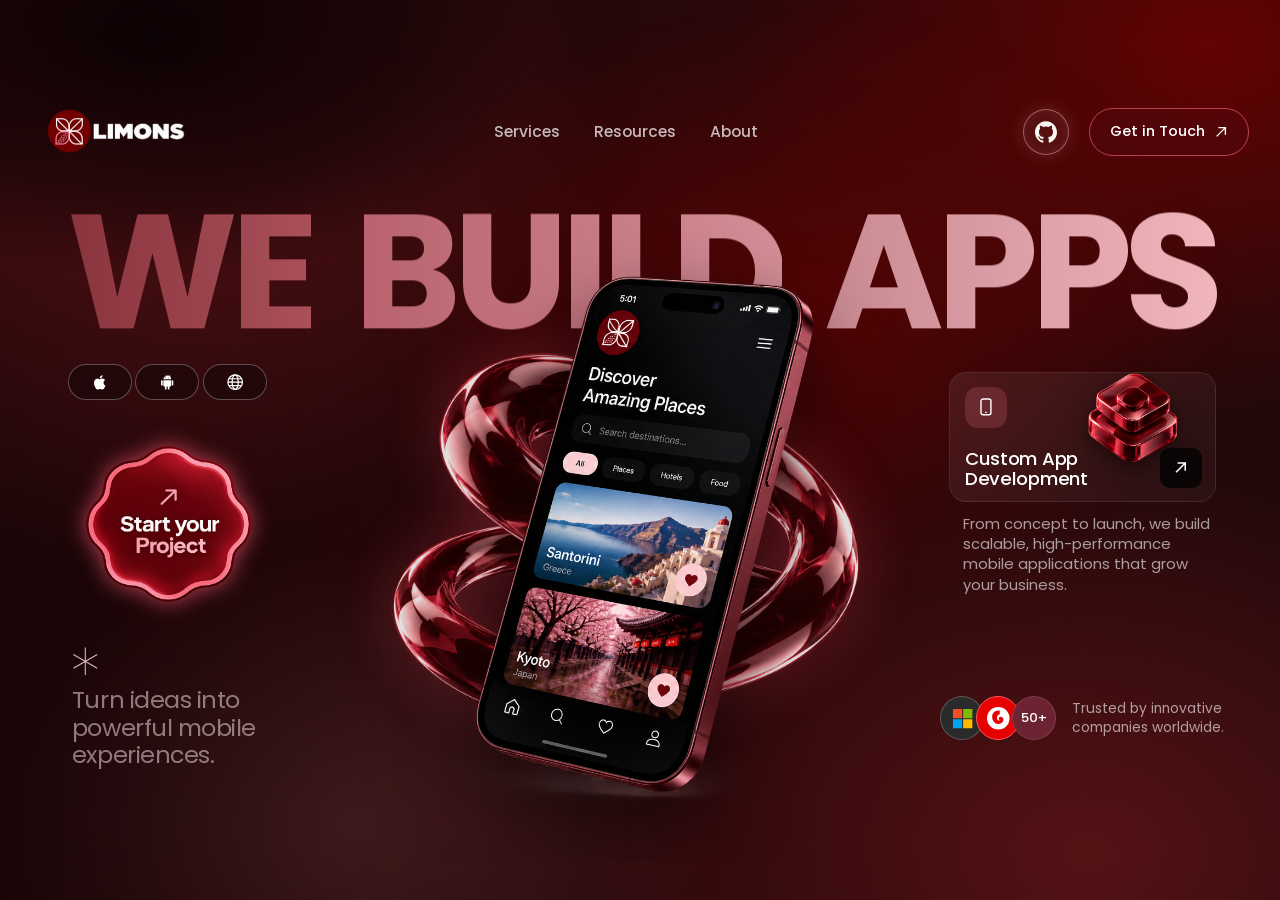
==== commit 33c0ecbc: "Add Resources page with pinned right-to-left scroll, update headers, footers and contact form" ====
--- a/index.html
+++ b/index.html
@@ -1107,7 +1107,7 @@
         <a class="nav-link" href="services.html">Services</a>
 
         <!-- Products dropdown -->
-        <div class="nav-item-dropdown">
+        <div class="nav-item-dropdown" id="productsDropdown">
           <a class="nav-link" href="product1.html" aria-haspopup="true" aria-expanded="false">
             Products
             <svg class="drop-arrow" viewBox="0 0 10 6" fill="none" stroke="currentColor" stroke-width="1.8">
@@ -1159,7 +1159,7 @@
           </div>
         </div>
 
-        <a class="nav-link" href="product1.html#dashboard">Resources</a>
+        <a class="nav-link" href="resources.html">Resources</a>
         <a class="nav-link" href="about.html">About</a>
         <a class="mobile-contact nav-link" href="services.html#contact-form">Get in Touch<svg
             viewBox="0 0 16 16" fill="none" stroke="currentColor" stroke-width="1.8">
@@ -1175,25 +1175,13 @@
 
       <div class="abs header-right fade">
         <div class="gh-hover">
-          <a class="gh-trigger" href="https://github.com" target="_blank" rel="noopener noreferrer"
+          <a class="gh-trigger" href="https://github.com/appscend" target="_blank" rel="noopener noreferrer"
             aria-label="Open Source on GitHub">
             <svg viewBox="0 0 24 24" aria-hidden="true">
               <path
                 d="M12 .3C5.37.3 0 5.67 0 12.3c0 5.3 3.44 9.8 8.21 11.39.6.11.82-.26.82-.58 0-.28-.01-1.04-.02-2.04-3.34.73-4.04-1.61-4.04-1.61-.55-1.39-1.33-1.76-1.33-1.76-1.09-.74.08-.73.08-.73 1.2.09 1.84 1.24 1.84 1.24 1.07 1.83 2.8 1.3 3.49 1 .11-.78.42-1.3.76-1.6-2.67-.3-5.47-1.33-5.47-5.93 0-1.31.47-2.38 1.24-3.22-.12-.3-.54-1.52.12-3.18 0 0 1.01-.32 3.3 1.23a11.5 11.5 0 0 1 6 0c2.29-1.55 3.3-1.23 3.3-1.23.66 1.66.24 2.88.12 3.18.77.84 1.24 1.91 1.24 3.22 0 4.61-2.81 5.62-5.48 5.92.43.37.81 1.1.81 2.23 0 1.61-.01 2.91-.01 3.31 0 .32.22.7.83.58C20.56 22.1 24 17.6 24 12.3 24 5.67 18.63.3 12 .3z" />
             </svg>
           </a>
-          <div class="gh-modal" role="tooltip">
-            <h4>Open Source</h4>
-            <p>Check out our GitHub profile to explore our development tools, frameworks and open source contributions.
-            </p>
-            <a class="gh-modal-btn" href="https://github.com" target="_blank" rel="noopener noreferrer">
-              <svg viewBox="0 0 24 24" aria-hidden="true">
-                <path
-                  d="M12 .3C5.37.3 0 5.67 0 12.3c0 5.3 3.44 9.8 8.21 11.39.6.11.82-.26.82-.58 0-.28-.01-1.04-.02-2.04-3.34.73-4.04-1.61-4.04-1.61-.55-1.39-1.33-1.76-1.33-1.76-1.09-.74.08-.73.08-.73 1.2.09 1.84 1.24 1.84 1.24 1.07 1.83 2.8 1.3 3.49 1 .11-.78.42-1.3.76-1.6-2.67-.3-5.47-1.33-5.47-5.93 0-1.31.47-2.38 1.24-3.22-.12-.3-.54-1.52.12-3.18 0 0 1.01-.32 3.3 1.23a11.5 11.5 0 0 1 6 0c2.29-1.55 3.3-1.23 3.3-1.23.66 1.66.24 2.88.12 3.18.77.84 1.24 1.91 1.24 3.22 0 4.61-2.81 5.62-5.48 5.92.43.37.81 1.1.81 2.23 0 1.61-.01 2.91-.01 3.31 0 .32.22.7.83.58C20.56 22.1 24 17.6 24 12.3 24 5.67 18.63.3 12 .3z" />
-              </svg>
-              View on Github
-            </a>
-          </div>
         </div>
         <a class="cta" href="services.html#contact-form">Get in Touch
           <svg viewBox="0 0 16 16" fill="none" stroke="#fff" stroke-width="1.6">
@@ -1375,6 +1363,7 @@
       });
     })();
   </script>
+  <script src="assets/js/lenis.min.js"></script>
   <script src="assets/js/motion.js"></script>
 </body>
 
--- a/assets/css/site-header.css
+++ b/assets/css/site-header.css
@@ -1,4 +1,4 @@
-/* ===== Limons – premium header (loads after the inline styles in index.html) ===== */
+/* ===== Limons - premium header (loads after the inline styles in index.html) ===== */
 
 /* ---- logo (smaller, clean) ---- */
 .logo,
@@ -41,7 +41,11 @@
 }
 .nav-link:hover,
 .nav-link.on { background: rgba(243, 165, 173, .09); }
-.nav-item-dropdown { padding: 0 !important; height: 56px; }
+/* ---- Products dropdown: temporarily hidden across all pages (toggle to visible whenever needed) ---- */
+.nav-item-dropdown,
+#productsDropdown {
+  display: none !important;
+}
 .drop-arrow { width: 10px !important; height: 6px !important; flex: none; }
 
 /* ---- dropdown: standard, comfortable size ---- */
@@ -115,25 +119,23 @@
   filter: none !important;
 }
 
-/* ---- GitHub modal (no icon on top) ---- */
-.gh-modal {
-  top: calc(100% + 14px) !important;
-  width: 320px !important;
-  padding: 22px !important;
-}
-.gh-modal::before { content: ""; position: absolute; left: 0; right: 0; top: -16px; height: 16px; } /* hover bridge */
-.gh-modal h4 { font-size: 20px !important; margin: 0 0 8px !important; }
-.gh-modal p  { font-size: 13.5px !important; margin: 0 0 16px !important; }
-.gh-modal-btn { padding: 10px 16px !important; font-size: 13.5px !important; border-radius: 11px !important; }
-.gh-modal-btn svg { width: 16px !important; height: 16px !important; }
+/* ---- GitHub modal (disabled across all pages) ---- */
+.gh-modal,
+.gh-hover:hover .gh-modal,
+.gh-hover:focus-within .gh-modal {
+  display: none !important;
+  visibility: hidden !important;
+  opacity: 0 !important;
+  pointer-events: none !important;
+}
 
 /* ---- curved bottom -> top hover fill for every button ---- */
-.cta, .btn-contact, .gh-modal-btn, .mobile-contact, .gh-trigger {
+.cta, .btn-contact, .gh-modal-btn, .mobile-contact, .gh-trigger, .res-tab-btn {
   position: relative;
   overflow: hidden;
   isolation: isolate;
 }
-.cta::before, .btn-contact::before, .gh-modal-btn::before, .mobile-contact::before, .gh-trigger::after {
+.cta::before, .btn-contact::before, .gh-modal-btn::before, .mobile-contact::before, .gh-trigger::after, .res-tab-btn::before {
   content: "";
   position: absolute;
   left: -12%; right: -12%; bottom: -2px;
@@ -149,11 +151,12 @@
 .btn-contact:hover::before, .btn-contact:focus-visible::before,
 .gh-modal-btn:hover::before, .gh-modal-btn:focus-visible::before,
 .mobile-contact:hover::before, .mobile-contact:focus-visible::before,
+.res-tab-btn:hover::before, .res-tab-btn:focus-visible::before,
 .gh-hover:hover .gh-trigger::after, .gh-trigger:focus-visible::after {
   height: 135%;
   border-radius: 0 0 0 0 / 0 0 0 0;
 }
-.cta:hover { background: rgba(80, 10, 20, .25) !important; border-color: #e0526d !important; }
+.cta:hover, .res-tab-btn:hover { background: rgba(80, 10, 20, .25) !important; border-color: #e0526d !important; }
 
 .mobile-contact { display: none; }
 
--- a/assets/css/motion.css
+++ b/assets/css/motion.css
@@ -1,5 +1,5 @@
 /* =================================================================
-   LIMONS — GLOBAL MOTION DESIGN SYSTEM
+   LIMONS - GLOBAL MOTION DESIGN SYSTEM
    Premium, cohesive animation language for the entire website.
    ================================================================= */
 
@@ -26,7 +26,7 @@
 }
 
 /* =================================================================
-   1. PAGE LOAD — smooth body entrance
+   1. PAGE LOAD - smooth body entrance
    ================================================================= */
 body:not(.mo-no-body-fade) {
   opacity: 0;
@@ -108,7 +108,7 @@
 }
 .mo-from-right.in { opacity: 1; transform: translateX(0); }
 
-/* Stagger delays — applied to children */
+/* Stagger delays - applied to children */
 .mo-s1 { transition-delay: 0ms !important; }
 .mo-s2 { transition-delay: 80ms !important; }
 .mo-s3 { transition-delay: 160ms !important; }
@@ -169,7 +169,7 @@
 }
 
 /* =================================================================
-   6. CARD HOVER EFFECTS — Premium, modern, intentional
+   6. CARD HOVER EFFECTS - Premium, modern, intentional
    ================================================================= */
 .mo-card {
   transition:
@@ -266,7 +266,7 @@
 }
 
 /* =================================================================
-   10. FEATURE NOTE CARDS — Remove numbering, add premium hover
+   10. FEATURE NOTE CARDS - Remove numbering, add premium hover
    ================================================================= */
 .mo-note {
   transition:
@@ -281,7 +281,7 @@
 }
 
 /* =================================================================
-   11. IMAGE REVEAL — subtle mask/fade
+   11. IMAGE REVEAL - subtle mask/fade
    ================================================================= */
 .mo-img-reveal {
   opacity: 0;
@@ -313,7 +313,7 @@
 }
 
 /* =================================================================
-   13. SECTION DIVIDER — Subtle gradient transitions between sections
+   13. SECTION DIVIDER - Subtle gradient transitions between sections
    ================================================================= */
 .mo-section-glow {
   position: relative;
@@ -359,7 +359,7 @@
 }
 
 /* =================================================================
-   16. EU BADGE & BRAND STRIP — subtle entrance
+   16. EU BADGE & BRAND STRIP - subtle entrance
    ================================================================= */
 .mo-badge {
   opacity: 0;
@@ -392,7 +392,7 @@
 }
 
 /* =================================================================
-   17. DASHBOARD POINTS — stagger animation
+   17. DASHBOARD POINTS - stagger animation
    ================================================================= */
 .mo-dash-point {
   opacity: 0;
@@ -407,7 +407,7 @@
 }
 
 /* =================================================================
-   18. CTA BAND — Special emphasis reveal
+   18. CTA BAND - Special emphasis reveal
    ================================================================= */
 .mo-cta-band {
   opacity: 0;
@@ -422,7 +422,7 @@
 }
 
 /* =================================================================
-   19. ACCESSIBILITY — prefers-reduced-motion
+   19. ACCESSIBILITY - prefers-reduced-motion
    ================================================================= */
 @media (prefers-reduced-motion: reduce) {
   *, *::before, *::after {
@@ -448,7 +448,7 @@
 }
 
 /* =================================================================
-   20. RESPONSIVE — reduce motion intensity on mobile
+   20. RESPONSIVE - reduce motion intensity on mobile
    ================================================================= */
 @media (max-width: 820px) {
   :root {
@@ -527,7 +527,7 @@
 }
 
 /* =================================================================
-   24. DROPDOWN ENHANCED — smoother open
+   24. DROPDOWN ENHANCED - smoother open
    ================================================================= */
 .dropdown-menu {
   transition:
@@ -586,3 +586,120 @@
   opacity: 1;
   transform: none;
 }
+
+/* =================================================================
+   15. LENIS SMOOTH SCROLLING
+   ================================================================= */
+html.lenis, html.lenis body {
+  height: auto;
+}
+.lenis.lenis-smooth {
+  scroll-behavior: auto !important;
+}
+.lenis.lenis-smooth [data-lenis-prevent] {
+  overscroll-behavior: contain;
+}
+.lenis.lenis-stopped {
+  overflow: hidden;
+}
+.lenis.lenis-smooth iframe {
+  pointer-events: none;
+}
+
+/* =================================================================
+   16. PRELOADER (Luxury Brand Intro - No Dashes, Dividers, or AI Artifacts)
+   ================================================================= */
+.limons-preloader {
+  position: fixed;
+  inset: 0;
+  width: 100vw;
+  height: 100vh;
+  height: 100dvh;
+  background: #060203;
+  z-index: 999999;
+  display: flex;
+  flex-direction: column;
+  align-items: center;
+  justify-content: center;
+  pointer-events: all;
+  transition: opacity 0.7s cubic-bezier(0.16, 1, 0.3, 1),
+              visibility 0.7s cubic-bezier(0.16, 1, 0.3, 1),
+              transform 0.7s cubic-bezier(0.16, 1, 0.3, 1);
+  will-change: opacity, transform;
+}
+
+.limons-preloader.is-loaded {
+  opacity: 0;
+  visibility: hidden;
+  pointer-events: none;
+  transform: scale(1.02);
+}
+
+.preloader-ambient-glow {
+  position: absolute;
+  width: 440px;
+  height: 440px;
+  border-radius: 50%;
+  background: radial-gradient(circle, rgba(234, 43, 100, 0.22) 0%, rgba(104, 2, 2, 0.12) 50%, transparent 72%);
+  filter: blur(60px);
+  pointer-events: none;
+  animation: preloaderPulse 3s ease-in-out infinite alternate;
+}
+
+@keyframes preloaderPulse {
+  0% { transform: scale(0.92); opacity: 0.6; }
+  100% { transform: scale(1.08); opacity: 0.9; }
+}
+
+.preloader-center {
+  position: relative;
+  z-index: 2;
+  display: flex;
+  flex-direction: column;
+  align-items: center;
+  text-align: center;
+}
+
+.preloader-brand-title {
+  font-family: 'Poppins', system-ui, -apple-system, sans-serif;
+  font-size: 28px;
+  font-weight: 800;
+  letter-spacing: -0.02em;
+  text-indent: 0;
+  color: #ffffff;
+  text-transform: uppercase;
+  margin-bottom: 22px;
+  line-height: 1;
+}
+
+.preloader-bar-wrap {
+  width: 140px;
+  height: 2px;
+  background: rgba(255, 255, 255, 0.08);
+  border-radius: 99px;
+  overflow: hidden;
+  position: relative;
+  margin-bottom: 14px;
+}
+
+.preloader-bar-fill {
+  position: absolute;
+  top: 0;
+  left: 0;
+  height: 100%;
+  width: 0%;
+  background: linear-gradient(90deg, #ff5361 0%, #ea2b64 100%);
+  box-shadow: 0 0 10px rgba(255, 83, 97, 0.8);
+  border-radius: 99px;
+  transition: width 0.1s linear;
+}
+
+.preloader-count {
+  font-family: 'Poppins', system-ui, sans-serif;
+  font-size: 13px;
+  font-weight: 500;
+  letter-spacing: 0.08em;
+  color: rgba(255, 255, 255, 0.5);
+  font-variant-numeric: tabular-nums;
+}
+
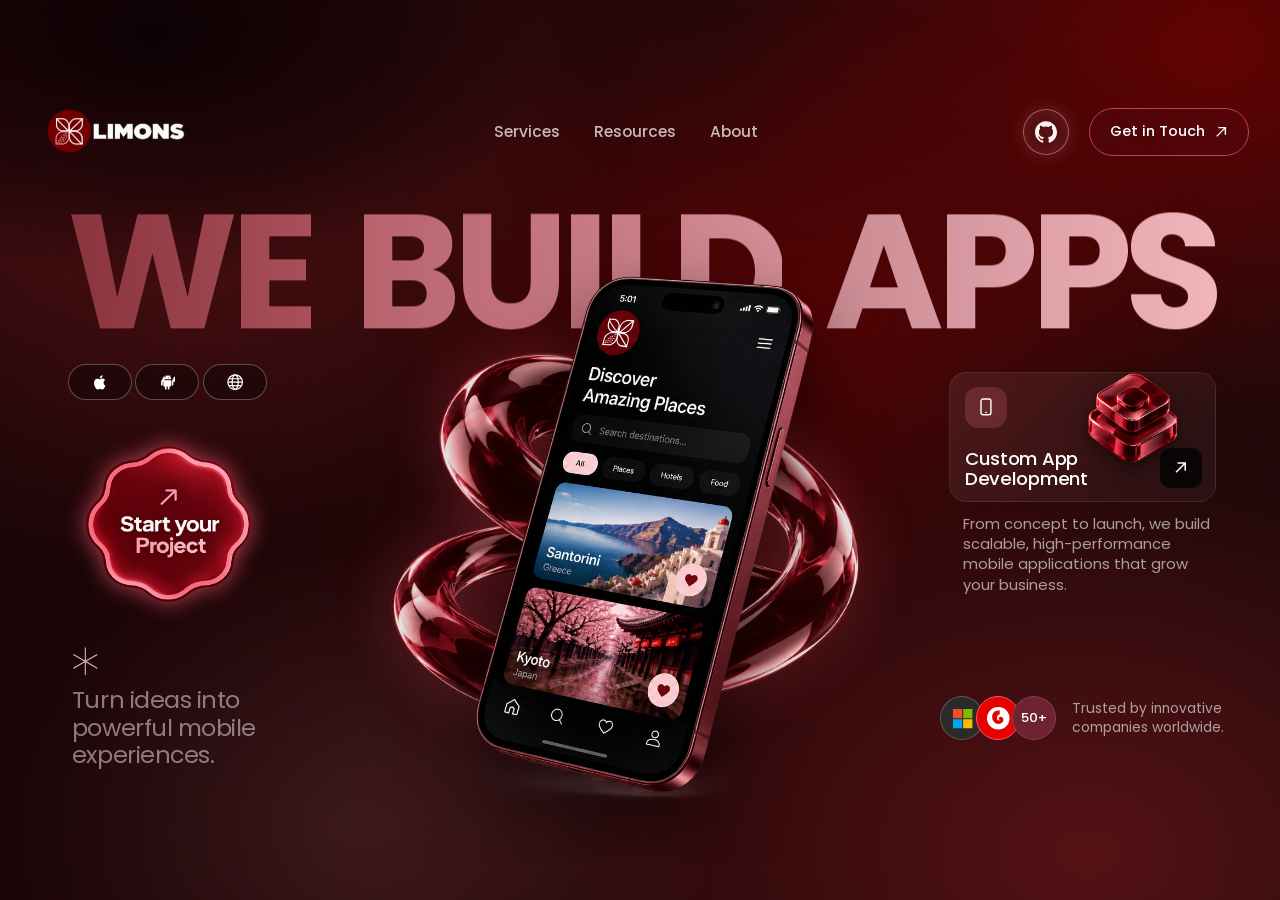
==== commit 598ab75f: "Fix GitHub hover modal card across all pages, create dedicated contact page, and refine header navig" ====
--- a/index.html
+++ b/index.html
@@ -978,9 +978,6 @@
         display: none
       }
 
-      .gh-modal {
-        display: none
-      }
 
       .headline {
         left: calc(var(--u)*30);
@@ -1161,7 +1158,7 @@
 
         <a class="nav-link" href="resources.html">Resources</a>
         <a class="nav-link" href="about.html">About</a>
-        <a class="mobile-contact nav-link" href="services.html#contact-form">Get in Touch<svg
+        <a class="mobile-contact nav-link" href="contact.html">Get in Touch<svg
             viewBox="0 0 16 16" fill="none" stroke="currentColor" stroke-width="1.8">
             <path d="M3 13L13 3M5 3h8v8" />
           </svg></a>
@@ -1182,8 +1179,16 @@
                 d="M12 .3C5.37.3 0 5.67 0 12.3c0 5.3 3.44 9.8 8.21 11.39.6.11.82-.26.82-.58 0-.28-.01-1.04-.02-2.04-3.34.73-4.04-1.61-4.04-1.61-.55-1.39-1.33-1.76-1.33-1.76-1.09-.74.08-.73.08-.73 1.2.09 1.84 1.24 1.84 1.24 1.07 1.83 2.8 1.3 3.49 1 .11-.78.42-1.3.76-1.6-2.67-.3-5.47-1.33-5.47-5.93 0-1.31.47-2.38 1.24-3.22-.12-.3-.54-1.52.12-3.18 0 0 1.01-.32 3.3 1.23a11.5 11.5 0 0 1 6 0c2.29-1.55 3.3-1.23 3.3-1.23.66 1.66.24 2.88.12 3.18.77.84 1.24 1.91 1.24 3.22 0 4.61-2.81 5.62-5.48 5.92.43.37.81 1.1.81 2.23 0 1.61-.01 2.91-.01 3.31 0 .32.22.7.83.58C20.56 22.1 24 17.6 24 12.3 24 5.67 18.63.3 12 .3z" />
             </svg>
           </a>
+          <div class="gh-modal" role="tooltip">
+            <h4>Open Source</h4>
+            <p>Check out our GitHub profile to explore our development tools, frameworks and open source contributions.</p>
+            <a class="gh-modal-btn" href="https://github.com/appscend" target="_blank" rel="noopener noreferrer">
+              <svg viewBox="0 0 24 24" aria-hidden="true"><path d="M12 .3C5.37.3 0 5.67 0 12.3c0 5.3 3.44 9.8 8.21 11.39.6.11.82-.26.82-.58 0-.28-.01-1.04-.02-2.04-3.34.73-4.04-1.61-4.04-1.61-.55-1.39-1.33-1.76-1.33-1.76-1.09-.74.08-.73.08-.73 1.2.09 1.84 1.24 1.84 1.24 1.07 1.83 2.8 1.3 3.49 1 .11-.78.42-1.3.76-1.6-2.67-.3-5.47-1.33-5.47-5.93 0-1.31.47-2.38 1.24-3.22-.12-.3-.54-1.52.12-3.18 0 0 1.01-.32 3.3 1.23a11.5 11.5 0 0 1 6 0c2.29-1.55 3.3-1.23 3.3-1.23.66 1.66.24 2.88.12 3.18.77.84 1.24 1.91 1.24 3.22 0 4.61-2.81 5.62-5.48 5.92.43.37.81 1.1.81 2.23 0 1.61-.01 2.91-.01 3.31 0 .32.22.7.83.58C20.56 22.1 24 17.6 24 12.3 24 5.67 18.63.3 12 .3z"/></svg>
+              View on Github
+            </a>
+          </div>
         </div>
-        <a class="cta" href="services.html#contact-form">Get in Touch
+        <a class="cta" href="contact.html">Get in Touch
           <svg viewBox="0 0 16 16" fill="none" stroke="#fff" stroke-width="1.6">
             <path d="M3 13L13 3M5 3h8v8" />
           </svg></a>
@@ -1207,7 +1212,7 @@
           </svg></div>
         <div class="pill"><svg viewBox="0 0 24 24">
             <path
-              d="M7 9.500v7.200c0 .6.400 1 1 1h1v2.800a1.100 1.100 0 002.200 0v-2.800h1.600v2.800a1.100 1.100 0 002.200 0v-2.800h1c.6 0 1-.4 1-1V9.500H7zM5.100 9.500a1.100 1.100 0 00-1.100 1.100v4.800a1.100 1.100 0 002.200 0v-4.800a1.100 1.100 0 00-1.100-1.100zm13.800 0a1.100 1.100 0 00-1.100 1.100v4.800a1.100 1.100 0 002.200 0v-4.800a1.100 1.100 0 00-1.100-1.100zM15.500 3.900l.9-1.500a.2.200 0 00-.4-.2l-.9 1.500a5.500 5.500 0 00-4.200 0L10 2.200a.2.200 0 10-.4.200l.9 1.500A4.700 4.700 0 007 8.300h10a4.700 4.700 0 00-1.500-4.400zM10 6.700a.5.500 0 110-1 .5.500 0 010 1zm4 0a.5.500 0 110-1 .5.500 0 010 1z" />
+              d="M7 9.500v7.200c0 .6.400 1 1 1h1v2.800a1.100 1.100 0 002.200 0v-2.800h1.600v2.800a1.100 1.100 0 002.200 0v-2.800h1c.6 0 1-.4 1-1V9.500H7zM5.100 9.500a1.100 1.100 0 00-1.100 1.100v4.800a1.100 1.100 0 002.200 0v-4.800a1.100 1.100 0 002.200 0v-4.800a1.100 1.100 0 00-1.100-1.100zm13.800 0a1.100 1.100 0 00-1.100 1.100v4.800a1.100 1.100 0 002.200 0v-4.800a1.100 1.100 0 002.200 0v-4.800a1.100 1.100 0 00-1.100-1.100zM15.500 3.900l.9-1.500a.2.200 0 00-.4-.2l-.9 1.500a5.500 5.500 0 00-4.200 0L10 2.200a.2.200 0 10-.4.200l.9 1.500A4.700 4.700 0 007 8.300h10a4.700 4.700 0 00-1.500-4.400zM10 6.700a.5.500 0 110-1 .5.500 0 010 1zm4 0a.5.500 0 110-1 .5.500 0 010 1z" />
           </svg></div>
         <div class="pill"><svg class="st" viewBox="0 0 24 24">
             <circle cx="12" cy="12" r="9.500" />
@@ -1217,7 +1222,7 @@
       </div>
 
       <!-- Replace the existing #start CTA block with this -->
-      <a class="abs start" id="start" href="services.html#contact-form" aria-label="Start your project">
+      <a class="abs start" id="start" href="contact.html" aria-label="Start your project">
         <img class="start-shape" src="assets/images/home/CTA.png" alt="Start your project">
       </a>
 
--- a/assets/css/site-header.css
+++ b/assets/css/site-header.css
@@ -41,6 +41,8 @@
 }
 .nav-link:hover,
 .nav-link.on { background: rgba(243, 165, 173, .09); }
+.nav-link::after,
+.nav-link.on::after { display: none !important; }
 /* ---- Products dropdown: temporarily hidden across all pages (toggle to visible whenever needed) ---- */
 .nav-item-dropdown,
 #productsDropdown {
@@ -119,23 +121,120 @@
   filter: none !important;
 }
 
-/* ---- GitHub modal (disabled across all pages) ---- */
-.gh-modal,
+/* ---- GitHub Modal Card (Active on hover/focus across all pages) ---- */
+.gh-hover {
+  position: relative !important;
+  display: inline-flex !important;
+  align-items: center !important;
+}
+
+.gh-modal {
+  position: absolute !important;
+  top: calc(100% + 12px) !important;
+  right: 0 !important;
+  width: 320px !important;
+  background: rgba(18, 5, 8, 0.97) !important;
+  backdrop-filter: blur(24px) !important;
+  -webkit-backdrop-filter: blur(24px) !important;
+  border: 1px solid rgba(255, 83, 97, 0.28) !important;
+  border-radius: 20px !important;
+  padding: 24px 26px !important;
+  box-shadow: 0 20px 50px rgba(0, 0, 0, 0.8), 0 0 30px rgba(154, 30, 35, 0.25) !important;
+  opacity: 0 !important;
+  visibility: hidden !important;
+  transform: translateY(10px) !important;
+  transition: opacity .35s ease, transform .35s ease, visibility .35s !important;
+  z-index: 9999 !important;
+  pointer-events: none !important;
+  display: flex !important;
+  flex-direction: column !important;
+  gap: 10px !important;
+  text-align: left !important;
+}
+
+.gh-modal::before {
+  content: "" !important;
+  position: absolute !important;
+  top: -20px !important;
+  left: 0 !important;
+  right: 0 !important;
+  height: 24px !important;
+  background: transparent !important;
+}
+
 .gh-hover:hover .gh-modal,
-.gh-hover:focus-within .gh-modal {
-  display: none !important;
-  visibility: hidden !important;
-  opacity: 0 !important;
-  pointer-events: none !important;
+.gh-hover:focus-within .gh-modal,
+.gh-hover.is-open .gh-modal,
+.gh-trigger:hover + .gh-modal,
+.gh-modal:hover {
+  opacity: 1 !important;
+  visibility: visible !important;
+  transform: translateY(0) !important;
+  pointer-events: auto !important;
+}
+
+.gh-modal h4,
+.gh-modal .gh-modal-title {
+  font-family: 'Poppins', system-ui, -apple-system, sans-serif !important;
+  font-size: 24px !important;
+  font-weight: 700 !important;
+  color: #ffffff !important;
+  margin: 0 !important;
+  letter-spacing: -0.02em !important;
+  line-height: 1.25 !important;
+}
+
+.gh-modal p {
+  font-family: 'Poppins', system-ui, -apple-system, sans-serif !important;
+  font-size: 14px !important;
+  line-height: 1.55 !important;
+  color: rgba(255, 255, 255, 0.72) !important;
+  margin: 0 0 6px 0 !important;
+  font-weight: 400 !important;
+}
+
+.gh-modal-btn {
+  display: inline-flex !important;
+  align-items: center !important;
+  justify-content: center !important;
+  gap: 10px !important;
+  padding: 10px 18px !important;
+  border-radius: 12px !important;
+  font-family: 'Poppins', system-ui, -apple-system, sans-serif !important;
+  font-size: 14px !important;
+  font-weight: 600 !important;
+  color: #ffffff !important;
+  background: rgba(255, 255, 255, 0.08) !important;
+  border: 1px solid rgba(255, 255, 255, 0.18) !important;
+  text-decoration: none !important;
+  width: fit-content !important;
+  transition: all .25s ease !important;
+  cursor: pointer !important;
+  box-shadow: none !important;
+}
+
+.gh-modal-btn:hover {
+  background: rgba(255, 83, 97, 0.22) !important;
+  border-color: rgba(255, 83, 97, 0.5) !important;
+  box-shadow: 0 4px 18px rgba(234, 43, 100, 0.35) !important;
+  color: #ffffff !important;
+  transform: translateY(-1px) !important;
+}
+
+.gh-modal-btn svg {
+  width: 18px !important;
+  height: 18px !important;
+  fill: #ffffff !important;
+  flex-shrink: 0 !important;
 }
 
 /* ---- curved bottom -> top hover fill for every button ---- */
-.cta, .btn-contact, .gh-modal-btn, .mobile-contact, .gh-trigger, .res-tab-btn {
+.cta, .btn-contact, .mobile-contact, .gh-trigger, .res-tab-btn {
   position: relative;
   overflow: hidden;
   isolation: isolate;
 }
-.cta::before, .btn-contact::before, .gh-modal-btn::before, .mobile-contact::before, .gh-trigger::after, .res-tab-btn::before {
+.cta::before, .btn-contact::before, .mobile-contact::before, .gh-trigger::after, .res-tab-btn::before {
   content: "";
   position: absolute;
   left: -12%; right: -12%; bottom: -2px;
@@ -149,7 +248,6 @@
 .gh-trigger::after { z-index: 0; }
 .cta:hover::before, .cta:focus-visible::before,
 .btn-contact:hover::before, .btn-contact:focus-visible::before,
-.gh-modal-btn:hover::before, .gh-modal-btn:focus-visible::before,
 .mobile-contact:hover::before, .mobile-contact:focus-visible::before,
 .res-tab-btn:hover::before, .res-tab-btn:focus-visible::before,
 .gh-hover:hover .gh-trigger::after, .gh-trigger:focus-visible::after {
@@ -198,9 +296,16 @@
     margin-top: 10px;
   }
 
-  .header-right, .header-actions { left: auto !important; right: 16px !important; top: 12px !important; }
-  .header-right .gh-hover, .header-actions .gh-hover { display: none !important; }
+  .header-right, .header-actions {
+    left: auto !important;
+    right: 68px !important;
+    top: 12px !important;
+    display: flex !important;
+    align-items: center !important;
+  }
+  .header-right .gh-hover, .header-actions .gh-hover { display: inline-flex !important; }
   .cta, .btn-contact { display: none !important; }
+  .gh-modal { right: -40px !important; width: min(320px, calc(100vw - 32px)) !important; }
 
   .mobile-toggle {
     position: fixed !important;
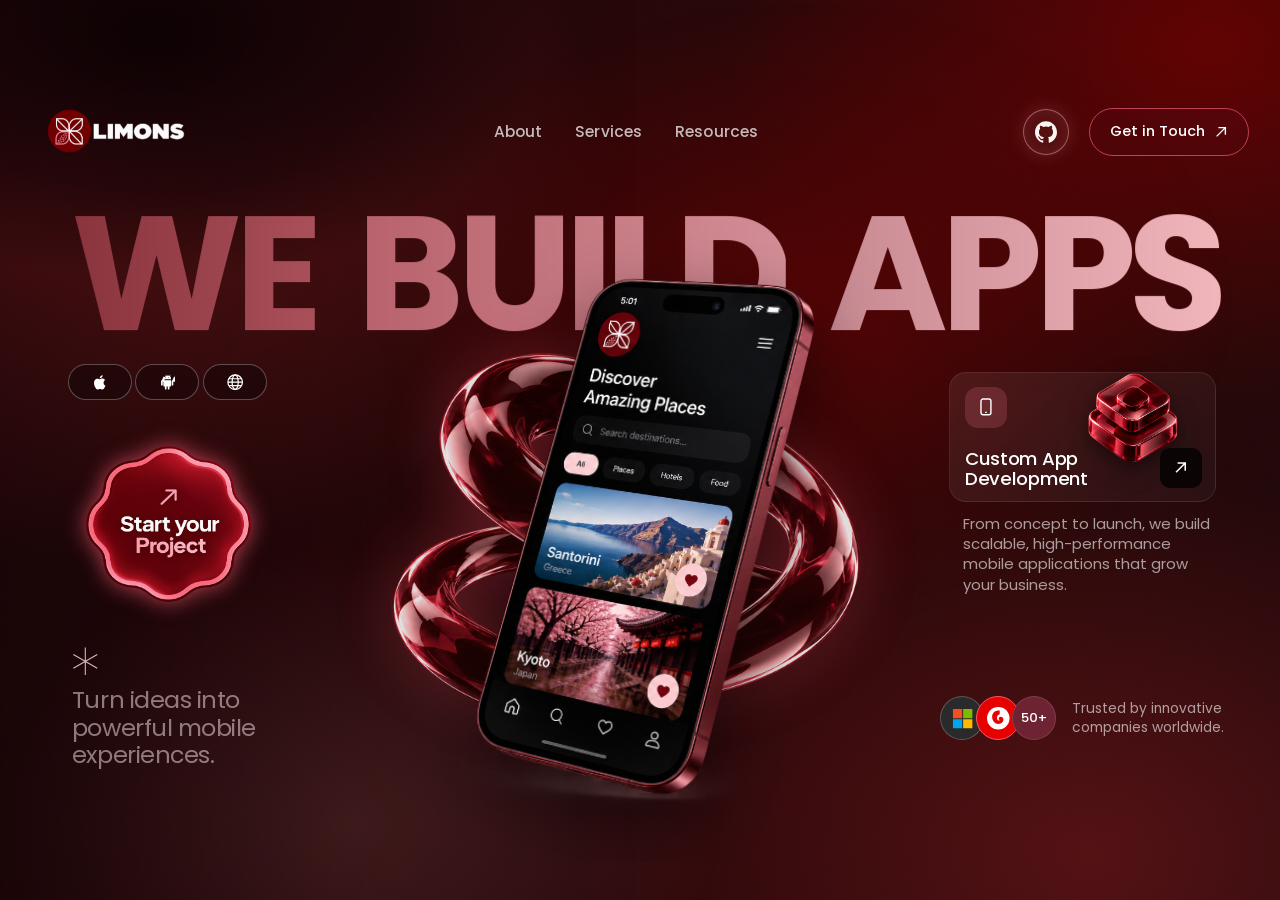
==== commit ef65d30b: "Update header navigation sequence and add brand favicon" ====
--- a/index.html
+++ b/index.html
@@ -5,6 +5,9 @@
   <meta charset="UTF-8">
   <meta name="viewport" content="width=device-width, initial-scale=1">
   <title>Limons | We Build Apps</title>
+  <link rel="icon" type="image/png" href="assets/images/brand/favicon.png">
+  <link rel="shortcut icon" href="favicon.ico">
+  <link rel="apple-touch-icon" href="assets/images/brand/favicon.png">
   <link rel="preconnect" href="https://fonts.googleapis.com">
   <link rel="preconnect" href="https://fonts.gstatic.com" crossorigin>
   <link href="https://fonts.googleapis.com/css2?family=Poppins:wght@400;500;600;700;800&display=swap" rel="stylesheet">
@@ -1100,6 +1103,9 @@
 
       <a class="abs logo fade" href="index.html"><img src="assets/images/brand/Horizontal Logo.png" alt="Limons"></a>
       <nav class="abs nav fade" id="nav">
+        <!-- About link -->
+        <a class="nav-link" href="about.html">About</a>
+
         <!-- Services link -->
         <a class="nav-link" href="services.html">Services</a>
 
@@ -1157,7 +1163,6 @@
         </div>
 
         <a class="nav-link" href="resources.html">Resources</a>
-        <a class="nav-link" href="about.html">About</a>
         <a class="mobile-contact nav-link" href="contact.html">Get in Touch<svg
             viewBox="0 0 16 16" fill="none" stroke="currentColor" stroke-width="1.8">
             <path d="M3 13L13 3M5 3h8v8" />
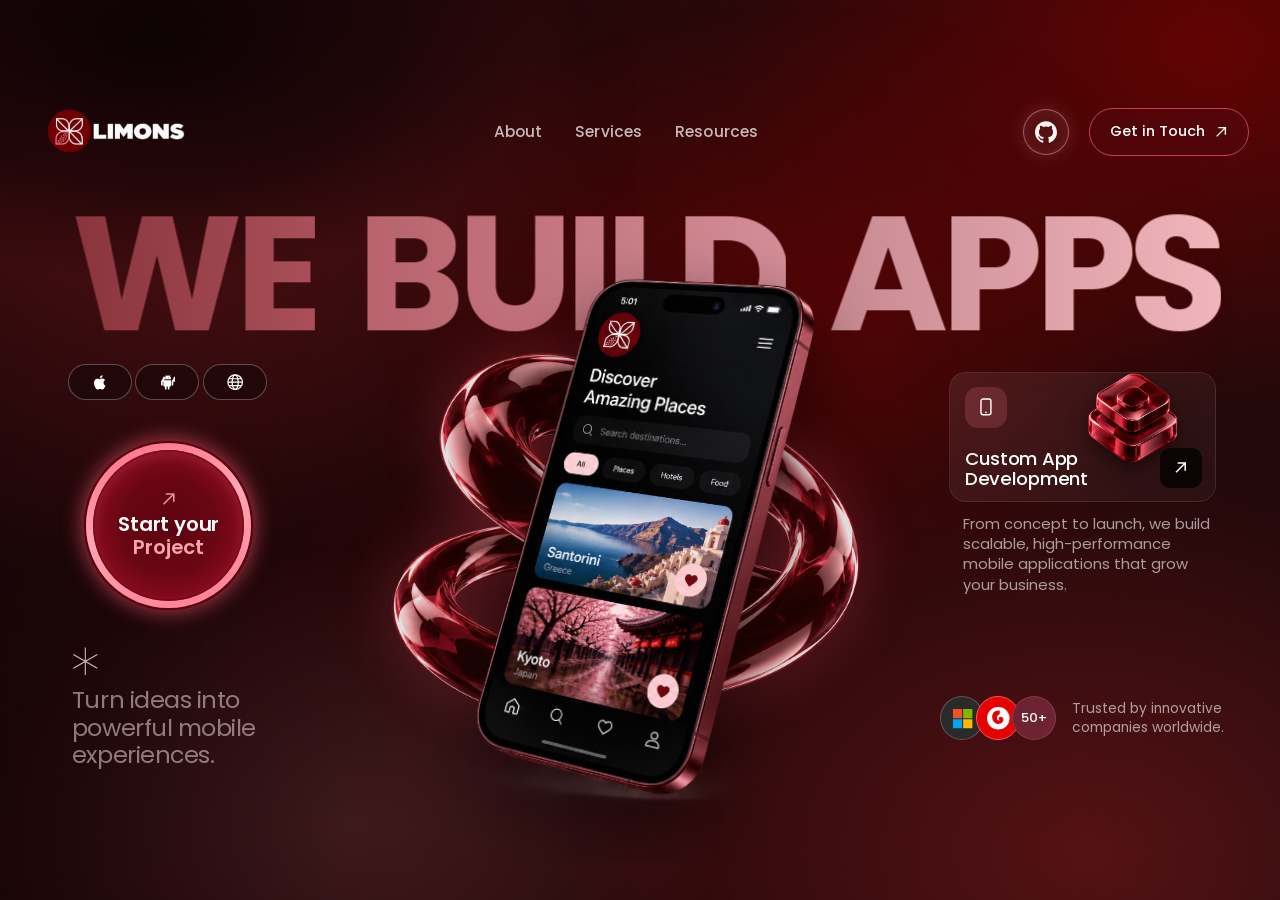
==== commit 1c5e6a67: "Make Start your Project CTA a circle instead of flower shape Co-Authored-By: Shakeel Rana <shakeelra" ====
--- a/index.html
+++ b/index.html
@@ -602,12 +602,18 @@
 
     .start .start-shape {
       position: absolute;
-      inset: 0;
-      width: 100%;
-      height: 100%;
-      object-fit: contain;
-      object-position: center;
+      inset: 12%;
       display: block;
+      box-sizing: border-box;
+      border-radius: 50%;
+      border: calc(var(--u)*10) solid transparent;
+      background:
+        radial-gradient(circle at 50% 50%, #5c0410 0%, #6a0613 45%, #8a0c1d 75%, #a8152b 100%) padding-box,
+        linear-gradient(160deg, #ff6b83 0%, #ffa6b4 45%, #ff7a8f 100%) border-box;
+      box-shadow:
+        0 0 0 calc(var(--u)*3) #5a0410,
+        inset 0 0 0 calc(var(--u)*2) rgba(110, 8, 22, .7),
+        inset 0 calc(var(--u)*6) calc(var(--u)*18) rgba(255, 120, 140, .18);
       filter: drop-shadow(0 0 calc(var(--u)*14) rgba(255, 90, 120, .7));
       transition: filter .4s, transform .35s var(--ease)
     }
@@ -624,16 +630,20 @@
       flex-direction: column;
       align-items: center;
       justify-content: center;
-      font-size: calc(var(--u)*22);
+      font-size: calc(var(--u)*26);
       font-weight: 600;
       line-height: 1.15;
       text-align: center;
       letter-spacing: -.01em
     }
 
+    .start .t .p {
+      color: #f7a3b0
+    }
+
     .start .t .arr {
-      width: calc(var(--u)*14);
-      height: calc(var(--u)*14);
+      width: calc(var(--u)*18);
+      height: calc(var(--u)*18);
       margin-bottom: calc(var(--u)*9);
       opacity: .9;
       transition: transform .35s var(--ease)
@@ -1017,11 +1027,11 @@
         left: calc(var(--u)*30);
         top: calc(var(--u)*890);
         width: calc(var(--u)*215);
-        height: calc(var(--u)*210)
+        height: calc(var(--u)*215)
       }
 
       .start .t {
-        font-size: calc(var(--u)*17)
+        font-size: calc(var(--u)*20)
       }
 
       .star {
@@ -1226,9 +1236,12 @@
           </svg></div>
       </div>
 
-      <!-- Replace the existing #start CTA block with this -->
       <a class="abs start" id="start" href="contact.html" aria-label="Start your project">
-        <img class="start-shape" src="assets/images/home/CTA.png" alt="Start your project">
+        <span class="start-shape" aria-hidden="true"></span>
+        <span class="t"><svg class="arr" viewBox="0 0 14 14" fill="none" stroke="#f7a3b0" stroke-width="1.6"
+            stroke-linecap="round" stroke-linejoin="round">
+            <path d="M2 12L12 2M4.5 2H12v7.5" />
+          </svg><span>Start your</span><span class="p">Project</span></span>
       </a>
 
       <svg class="abs star" id="star" viewBox="0 0 40 40">
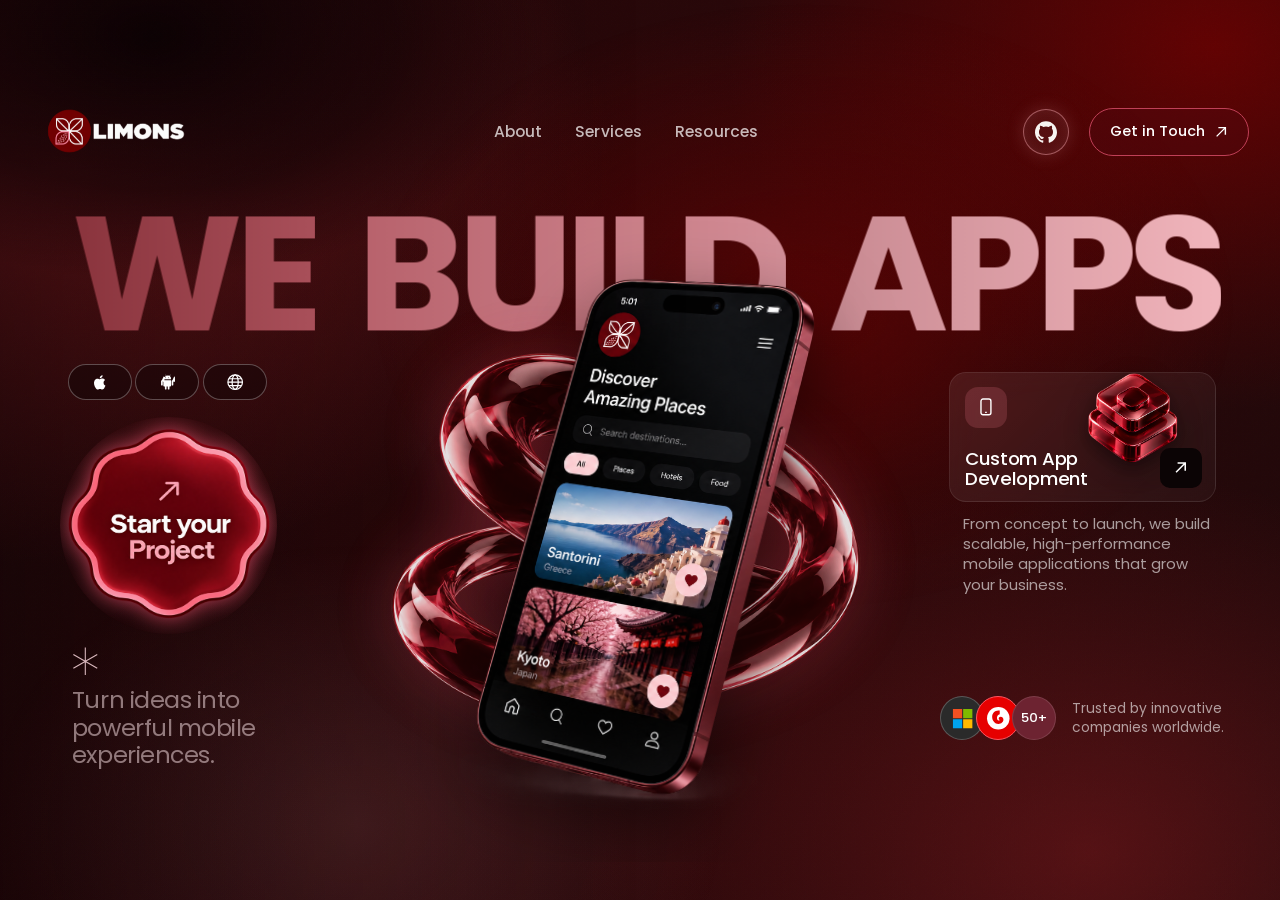
==== commit 210f1b58: "Convert flower CTA to circular shape using object-fit: cover" ====
--- a/index.html
+++ b/index.html
@@ -597,25 +597,22 @@
       text-decoration: none;
       color: #fff;
       opacity: 0;
-      transform: scale(.3) rotate(-90deg)
+      transform: scale(.3) rotate(-90deg);
+      border-radius: 50%;
+      overflow: hidden
     }
 
     .start .start-shape {
       position: absolute;
-      inset: 12%;
+      inset: 0;
+      width: 100%;
+      height: 100%;
+      object-fit: cover;
+      object-position: center;
       display: block;
-      box-sizing: border-box;
-      border-radius: 50%;
-      border: calc(var(--u)*10) solid transparent;
-      background:
-        radial-gradient(circle at 50% 50%, #5c0410 0%, #6a0613 45%, #8a0c1d 75%, #a8152b 100%) padding-box,
-        linear-gradient(160deg, #ff6b83 0%, #ffa6b4 45%, #ff7a8f 100%) border-box;
-      box-shadow:
-        0 0 0 calc(var(--u)*3) #5a0410,
-        inset 0 0 0 calc(var(--u)*2) rgba(110, 8, 22, .7),
-        inset 0 calc(var(--u)*6) calc(var(--u)*18) rgba(255, 120, 140, .18);
       filter: drop-shadow(0 0 calc(var(--u)*14) rgba(255, 90, 120, .7));
-      transition: filter .4s, transform .35s var(--ease)
+      transition: filter .4s, transform .35s var(--ease);
+      border-radius: 50%
     }
 
     .start:hover .start-shape {
@@ -630,20 +627,16 @@
       flex-direction: column;
       align-items: center;
       justify-content: center;
-      font-size: calc(var(--u)*26);
+      font-size: calc(var(--u)*22);
       font-weight: 600;
       line-height: 1.15;
       text-align: center;
       letter-spacing: -.01em
     }
 
-    .start .t .p {
-      color: #f7a3b0
-    }
-
     .start .t .arr {
-      width: calc(var(--u)*18);
-      height: calc(var(--u)*18);
+      width: calc(var(--u)*14);
+      height: calc(var(--u)*14);
       margin-bottom: calc(var(--u)*9);
       opacity: .9;
       transition: transform .35s var(--ease)
@@ -1023,15 +1016,15 @@
         height: calc(var(--u)*42)
       }
 
-      .start {
+    .start {
         left: calc(var(--u)*30);
         top: calc(var(--u)*890);
         width: calc(var(--u)*215);
-        height: calc(var(--u)*215)
+        height: calc(var(--u)*210)
       }
 
       .start .t {
-        font-size: calc(var(--u)*20)
+        font-size: calc(var(--u)*17)
       }
 
       .star {
@@ -1236,12 +1229,9 @@
           </svg></div>
       </div>
 
+      <!-- Replace the existing #start CTA block with this -->
       <a class="abs start" id="start" href="contact.html" aria-label="Start your project">
-        <span class="start-shape" aria-hidden="true"></span>
-        <span class="t"><svg class="arr" viewBox="0 0 14 14" fill="none" stroke="#f7a3b0" stroke-width="1.6"
-            stroke-linecap="round" stroke-linejoin="round">
-            <path d="M2 12L12 2M4.5 2H12v7.5" />
-          </svg><span>Start your</span><span class="p">Project</span></span>
+        <img class="start-shape" src="assets/images/home/CTA.png" alt="Start your project">
       </a>
 
       <svg class="abs star" id="star" viewBox="0 0 40 40">
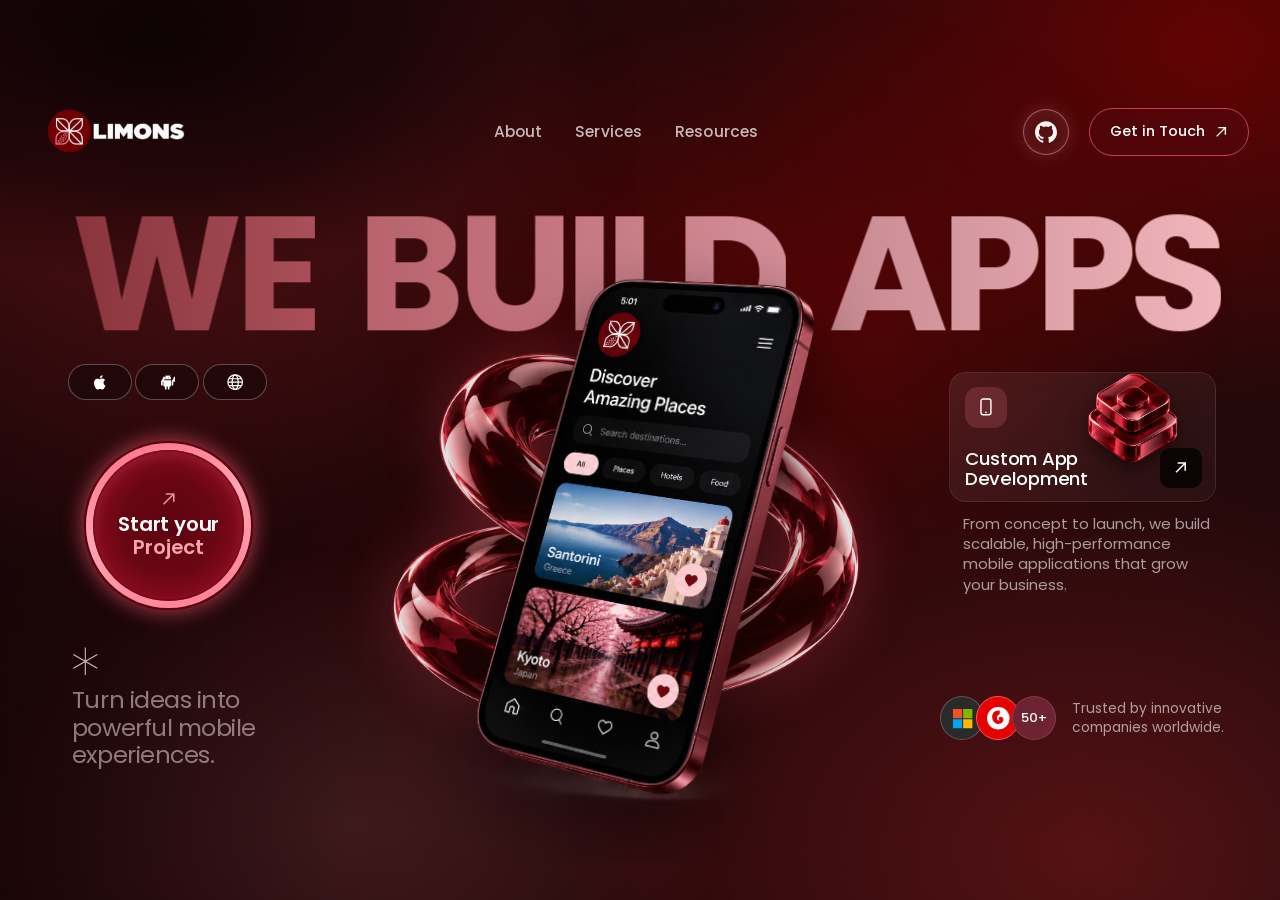
==== commit e5f07042: "Merge remote-tracking branch 'origin/main' into devin/1791308081-start-cta-circle Co-Authored-By: Sh" ====
--- a/index.html
+++ b/index.html
@@ -598,21 +598,25 @@
       color: #fff;
       opacity: 0;
       transform: scale(.3) rotate(-90deg);
-      border-radius: 50%;
-      overflow: hidden
+      border-radius: 50%
     }
 
     .start .start-shape {
       position: absolute;
-      inset: 0;
-      width: 100%;
-      height: 100%;
-      object-fit: cover;
-      object-position: center;
+      inset: 12%;
       display: block;
+      box-sizing: border-box;
+      border-radius: 50%;
+      border: calc(var(--u)*10) solid transparent;
+      background:
+        radial-gradient(circle at 50% 50%, #5c0410 0%, #6a0613 45%, #8a0c1d 75%, #a8152b 100%) padding-box,
+        linear-gradient(160deg, #ff6b83 0%, #ffa6b4 45%, #ff7a8f 100%) border-box;
+      box-shadow:
+        0 0 0 calc(var(--u)*3) #5a0410,
+        inset 0 0 0 calc(var(--u)*2) rgba(110, 8, 22, .7),
+        inset 0 calc(var(--u)*6) calc(var(--u)*18) rgba(255, 120, 140, .18);
       filter: drop-shadow(0 0 calc(var(--u)*14) rgba(255, 90, 120, .7));
-      transition: filter .4s, transform .35s var(--ease);
-      border-radius: 50%
+      transition: filter .4s, transform .35s var(--ease)
     }
 
     .start:hover .start-shape {
@@ -627,16 +631,20 @@
       flex-direction: column;
       align-items: center;
       justify-content: center;
-      font-size: calc(var(--u)*22);
+      font-size: calc(var(--u)*26);
       font-weight: 600;
       line-height: 1.15;
       text-align: center;
       letter-spacing: -.01em
     }
 
+    .start .t .p {
+      color: #f7a3b0
+    }
+
     .start .t .arr {
-      width: calc(var(--u)*14);
-      height: calc(var(--u)*14);
+      width: calc(var(--u)*18);
+      height: calc(var(--u)*18);
       margin-bottom: calc(var(--u)*9);
       opacity: .9;
       transition: transform .35s var(--ease)
@@ -1020,11 +1028,11 @@
         left: calc(var(--u)*30);
         top: calc(var(--u)*890);
         width: calc(var(--u)*215);
-        height: calc(var(--u)*210)
+        height: calc(var(--u)*215)
       }
 
       .start .t {
-        font-size: calc(var(--u)*17)
+        font-size: calc(var(--u)*20)
       }
 
       .star {
@@ -1229,9 +1237,12 @@
           </svg></div>
       </div>
 
-      <!-- Replace the existing #start CTA block with this -->
       <a class="abs start" id="start" href="contact.html" aria-label="Start your project">
-        <img class="start-shape" src="assets/images/home/CTA.png" alt="Start your project">
+        <span class="start-shape" aria-hidden="true"></span>
+        <span class="t"><svg class="arr" viewBox="0 0 14 14" fill="none" stroke="#f7a3b0" stroke-width="1.6"
+            stroke-linecap="round" stroke-linejoin="round">
+            <path d="M2 12L12 2M4.5 2H12v7.5" />
+          </svg><span>Start your</span><span class="p">Project</span></span>
       </a>
 
       <svg class="abs star" id="star" viewBox="0 0 40 40">
